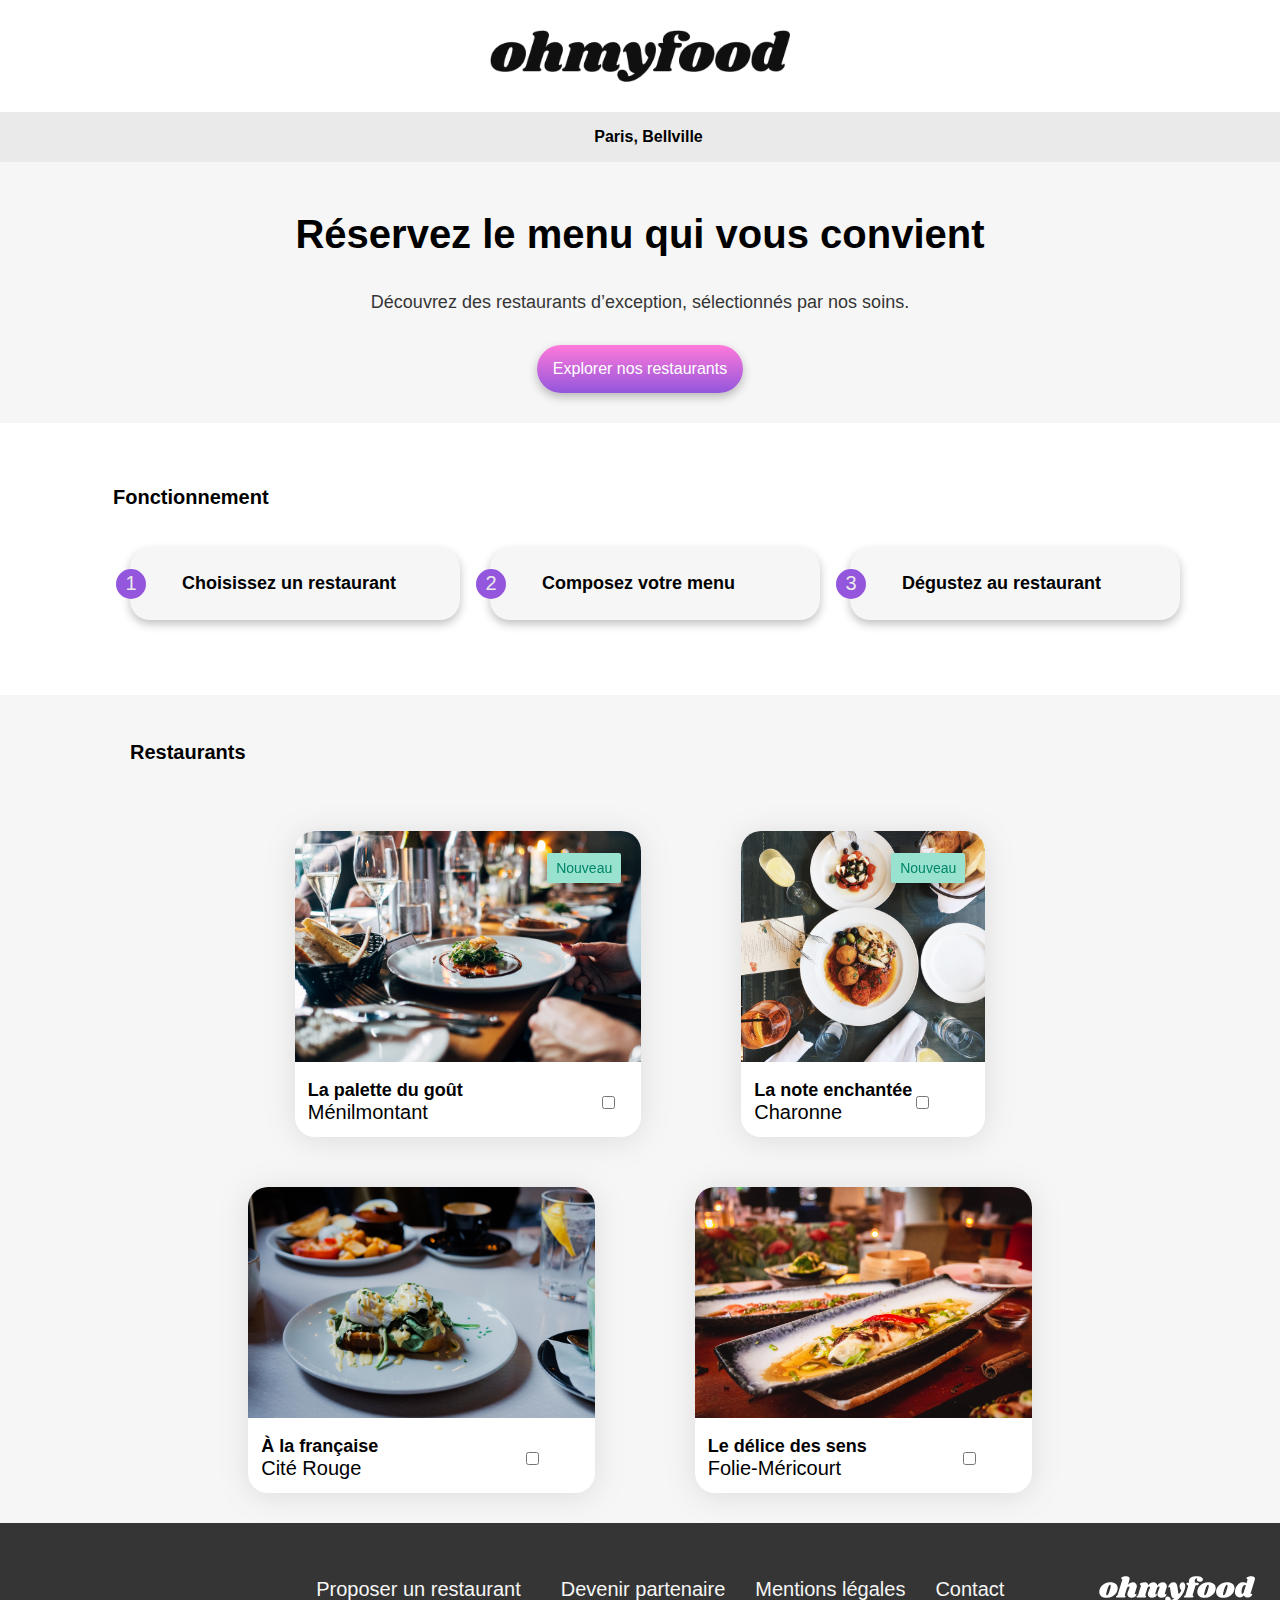
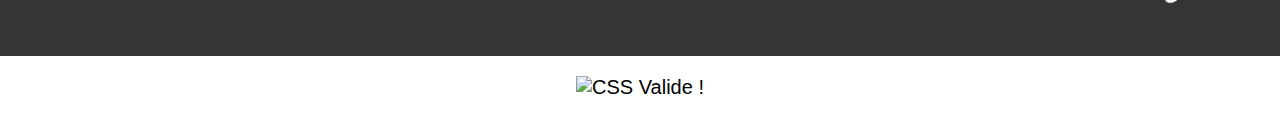
==== index.html @ 8736785f "mise en place responsive,ajustement des cards,tentative de syncronisation des coeurs" ====
<!DOCTYPE html>
<html lang="fr">
<!--**********************************Head and metadonnées************************************************-->
<!--*****************************************************************************************************-->

<head>
    <meta charset="UTF-8">
    <meta name="viewport" content="width=device-width, initial-scale=1.0">
    <title>OhMyFood</title>
    <link rel="shortcut icon" href="assets/images/logo/ohmyfood@2x.svg">
    <link rel="preconnect" href="https://fonts.googleapis.com">
    <link rel="preconnect" href="https://fonts.gstatic.com" crossorigin>
    <link href="https://fonts.googleapis.com/css2?family=Shrikhand&display=swap" rel="stylesheet">
    <link rel="stylesheet" href="https://cdnjs.cloudflare.com/ajax/libs/font-awesome/6.2.1/css/all.min.css"
        integrity="sha512-MV7K8+y+gLIBoVD59lQIYicR65iaqukzvf/nwasF0nqhPay5w/9lJmVM2hMDcnK1OnMGCdVK+iQrJ7lzPJQd1w=="
        crossorigin="anonymous" referrerpolicy="no-referrer">
    <link rel="stylesheet" href="style.css">
</head>

<!--*************************************Body and Main-container*********************************************-->
<!--********************************************************************************************************-->

<body>
    <div>
        <!--********************************Header and nav***************************************************-->
        <!--************************************************************************************************-->
        <header>
            <nav class="navbar">
                <div class="navbar__arrow">
                    <!-- <a class="navbar__link" href="index.html">FLECHE RETOUR</a> -->
                </div>
                <img class="navbar__logo" src="assets/images/logo/ohmyfood.png" alt="Logo ohmyfood">
            </nav>
        </header>
        <!--***********************************************LOWER HEADBAND************************************-->
        <!--*************************************************************************************************-->
        <div class="infobar">
            <i class="fa-solid fa-location-dot"></i>
            Paris, Bellville
        </div>

        <!--***********************************area-header title H1******************************************-->
        <!--*************************************************************************************************-->
        <article class="area-header">
            <h1 class="area-header__title">Réservez le menu qui vous convient</h1>
            <p class="area-header__paragraph">Découvrez des restaurants d’exception, sélectionnés par nos soins.</p>
            <button class="area-header__button">Explorer nos restaurants</button>
        </article>

        <!--******************************************operation-section****************************************-->
        <!--***************************************************************************************************-->
        <section class="operation-section">
            <h1 class="operation-section__title">
                Fonctionnement
            </h1>
            <div class="operation-section__responsive">
                <div class="operation-section__container">
                    <div class="operation-section__ring">1</div>

                    <button class="operation-section__button"><i class="fa-solid fa-mobile-screen-button"></i>
                        Choisissez un
                        restaurant</button>
                </div>
                <div class="operation-section__container">
                    <div class="operation-section__ring">2</div>
                    <button class="operation-section__button"><i class="fa-solid fa-bars"></i>Composez votre
                        menu</button>
                </div>
                <div class="operation-section__container">
                    <div class="operation-section__ring">3</div>
                    <button class="operation-section__button"><i class="fa-solid fa-store"></i>Dégustez au
                        restaurant</button>
                </div>
            </div>
        </section>




        <!--**************************************************************Start of Main Section*********************-->
        <!--********************************************************************************************************-->

        <main>
            <div class="restaurant__responsive">
                <section class="restaurant" id="restaurant">
                    <!--**********************************Title of Section restaurant***********************************-->
                    <!--************************************************************************************************-->

                    <div class="restaurant__title">
                        <h2>Restaurants</h2>
                    </div>

                    <div class="restaurant__cards">
                        <!--**********************************Example of map restaurant*************************************-->
                        <!--************************************************************************************************-->
                        <a href="#">
                            <article class="card">
                                <img src="assets/images/restaurants/jay-wennington-N_Y88TWmGwA-unsplash.jpg"
                                    alt="photo assiettes plat de presentation">
                                <p class="card__new">Nouveau</p>
                                <div class="card__content">

                                    <div class="card__text">
                                        <h3 class="card__title">La palette du goût</h3>
                                        <p class="card__subtitle">Ménilmontant</p>
                                    </div>
                                    <form autocomplete="off">
                                        <div class="card__rating">

                                            <label class="heart-label">
                                                <input type="checkbox" class="hidenn">

                                                <i class=" fa-regular fa-heart heart--regular "></i>
                                                <i class=" fa-solid fa-heart heart--solid"></i>


                                            </label>
                                        </div>
                                    </form>

                            </article>
                        </a>

                        <a href="#">
                            <article class="card">
                                <img src="assets/images/restaurants/stil-u2Lp8tXIcjw-unsplash.jpg"
                                    alt="photo assiettes plat de presentation">
                                <p class="card__new">Nouveau</p>
                                <div class="card__content">
                                    <div class="card__text">
                                        <h3 class="card__title">La note enchantée</h3>
                                        <p class="card__subtitle"> Charonne</p>
                                    </div>

                                    <div class="card__rating">
                                        <input type="checkbox" id="heartCheckbox" class="heart-checkbox">
                                        <label for="heartCheckbox" class="heart-label">

                                            <i class=" fa-regular fa-heart heart--regular "></i>
                                            <i class=" fa-solid fa-heart heart--solid"></i>


                                        </label>

                                    </div>
                                </div>
                            </article>
                        </a>

                        <a href="#">
                            <article class="card">
                                <img src="assets/images/restaurants/toa-heftiba-DQKerTsQwi0-unsplash.jpg"
                                    alt="photo assiettes plat de presentation">
                                <div class="card__content">
                                    <div class="card__text">
                                        <h3 class="card__title">À la française</h3>
                                        <p class="card__subtitle">Cité Rouge</p>
                                    </div>

                                    <div class="card__rating">
                                        <input type="checkbox" id="heartCheckbox" class="heart-checkbox">
                                        <label for="heartCheckbox" class="heart-label">

                                            <i class=" fa-regular fa-heart heart--regular "></i>
                                            <i class=" fa-solid fa-heart heart--solid"></i>


                                        </label>

                                    </div>
                                </div>
                            </article>
                        </a>

                        <a href="#">
                            <article class="card">
                                <img src="assets/images/restaurants/louis-hansel-shotsoflouis-qNBGVyOCY8Q-unsplash.jpg"
                                    alt="photo assiettes plat de presentation">
                                <div class="card__content">
                                    <div class="card__text">
                                        <h3 class="card__title">Le délice des sens</h3>
                                        <p class="card__subtitle">Folie-Méricourt</p>
                                    </div>

                                    <div class="card__rating">
                                        <input type="checkbox" id="heartCheckbox" class="heart-checkbox">
                                        <label for="heartCheckbox" class="heart-label">

                                            <i class=" fa-regular fa-heart heart--regular "></i>
                                            <i class=" fa-solid fa-heart heart--solid"></i>


                                        </label>

                                    </div>
                                </div>
                            </article>
                        </a>

                </section>
            </div>

        </main>
        <!--*******************************************************Footer Section***************************************************************************-->
        <!--************************************************************************************************************************************************-->
        <footer>
            <div class="footer">
                <article class="footer__column">
                    <img class="footer__title" src="assets/images/logo/ohmyfood@2x.svg" alt="Logo footer">
                    <ul class="footer__list">
                        <li class="footer__element"><i class="fa-solid fa-utensils"></i><a href="#">Proposer un
                                restaurant</a></li>
                        <li class="footer__element"><i class="fa-solid fa-handshake-angle"></i><a href="#">Devenir
                                partenaire</a>
                        </li>
                        <li class="footer__element"><a href="#">Mentions légales</a></li>
                        <li class="footer__element"><a href="mailto:ohmyfood@gmail.com">Contact</a></li>
                    </ul>
                </article>

            </div>
            <!--*****************************************************************CSS Validation Elements*********************************************-->
            <!--*************************************************************************************************************************************-->
            <p>
                <a href="http://jigsaw.w3.org/css-validator/check/referer">
                    <img style="border: 0; width: 88px; height: 31px"
                        src="http://jigsaw.w3.org/css-validator/images/vcss-blue" alt="CSS Valide !">
                </a>
            </p>
        </footer>
    </div>
</body>

</html>
---- style.css ----
@charset "UTF-8";
/**************************General*********************/
/*********************mixins***************************/
body {
  margin: 0;
  display: flex;
  flex-direction: row;
  justify-content: center;
  align-items: center;
  text-align: center;
}
body * {
  font-family: "Roboto", sans-serif;
}
body a {
  color: inherit;
  text-decoration: none;
}
body .section-title {
  margin: 0;
  font-size: 22px;
}

/*****************keyframes***************************/
/************************ header************************/
/******ceci est un .bloc BEM****************************/
.navbar {
  display: flex;
  flex-direction: row;
  justify-content: center;
  align-items: center;
  text-align: center;
  width: 100%;
  box-sizing: border-box;
  /**********Ceci est un __élément du bloc BEM************/
  /**********Ceci est un --modificateur du bloc BEM************
  .navbar__link--active {
      color: #0065FC;
      border-top: none;
      border-bottom: 2px solid #0065FC;
      margin-bottom: 2px;
      width: 104%;
      padding-bottom: 15px;
  }

      /**********Ceci est un __élément du bloc BEM************/
  /**********Ceci est un __élément du bloc BEM************/
  /*
  .navbar__arrow {
      width: 40%;
      display: flex;
      flex-direction: row;
      justify-content: space-between;
      align-items: flex-start;
      text-align: center;
      padding: 30px 0px 30px 0px;
  }

  */
}
.navbar .navbar__link {
  padding-top: 10px;
  margin-top: 2px;
  text-decoration: none;
  border: none;
  cursor: pointer;
}
.navbar .navbar__logo {
  width: auto;
  display: flex;
  max-width: 15em;
  height: auto;
  cursor: pointer;
  padding: 30px 0px 30px 0px;
}

/*********************START infobar*********************** */
.infobar {
  display: flex;
  height: 50px;
  align-items: center;
  justify-content: center;
  gap: 17px;
  align-self: stretch;
  background-color: #EAEAEA;
  font-size: 16px;
  font-weight: 700;
}
.infobar .fa-location-dot {
  color: #353535;
}

/*****************************end infobar*********************** */
/************************ Title H1************************/
.area-header {
  display: flex;
  flex-direction: column;
  align-items: center;
  background-color: #F6F6F6;
  padding-top: 20px;
  padding-bottom: 20px;
}
.area-header .area-header__title {
  display: flex;
  font-size: 40px;
  font-weight: 700;
  align-items: center;
  align-content: center;
  justify-content: center;
  text-align: center;
  margin: 30px;
}
.area-header .area-header__paragraph {
  color: #353535;
  text-align: center;
  font-size: 18px;
  font-style: normal;
  font-weight: 300;
  line-height: normal;
  margin: 5px;
}
.area-header .area-header__button {
  display: flex;
  flex-direction: row;
  justify-content: center;
  align-items: center;
  text-align: center;
  box-shadow: 0px 4px 10px 0px rgba(0, 0, 0, 0.25);
  background: linear-gradient(to top, #9356DC, #FF79DA);
  color: #ffffff;
  border: none;
  padding: 15px 16px 15px 16px;
  border-radius: 35px;
  cursor: pointer;
  box-sizing: border-box;
  font-size: 16px;
  margin-top: 27px;
  margin-bottom: 10px;
  font-style: normal;
  font-weight: 500;
  line-height: normal;
  transition: all 250ms ease-in-out;
}
.area-header .area-header__button:hover {
  filter: brightness(110%);
  box-shadow: #949494 0px 6px 10px 0px;
}

/********** FIN header*****************/
/********operation-section************/
.operation-section {
  display: flex;
  flex-direction: column;
  margin-bottom: 50px;
  margin-top: 50px;
}
.operation-section .operation-section__title {
  display: flex;
  justify-content: flex-start;
  margin-left: 13px;
}
.operation-section .operation-section__container {
  position: relative;
  display: flex;
  width: 100%;
  margin: 25px 0 25px 0;
  height: 72px;
  justify-content: flex-start;
  align-items: center;
  box-sizing: border-box;
  border-radius: 20px;
}
.operation-section .operation-section__container .operation-section__ring {
  position: relative;
  display: flex;
  align-items: center;
  justify-content: center;
  padding: 15px;
  height: 15px;
  width: 15px;
  background-color: #9356DC;
  color: #EAEAEA;
  border-radius: 50%;
  border: 1px #ffffff;
  box-sizing: border-box;
  left: 16px;
  z-index: 1;
}
.operation-section .operation-section__container .operation-section__button {
  position: relative;
  display: flex;
  gap: 20px;
  width: 100%;
  height: 100%;
  background-color: #F6F6F6;
  border: none;
  padding: 15px 16px 15px 32px;
  border-radius: 20px;
  cursor: pointer;
  font-weight: bold;
  align-items: center;
  box-sizing: border-box;
  font-size: 18px;
  z-index: 0;
  box-shadow: 0px 4px 10px 0px rgba(0, 0, 0, 0.25);
}
.operation-section .operation-section__container .operation-section__button .fa-mobile-screen-button {
  color: #7E7E7E;
}
.operation-section .operation-section__container .operation-section__button .fa-bars {
  color: #7E7E7E;
}
.operation-section .operation-section__container .operation-section__button .fa-store {
  color: #9356DC;
}
.operation-section .operation-section__container .operation-section__button:hover {
  filter: brightness(110%);
  box-shadow: #949494 0px 6px 10px 0px;
}

/******************************card****************************/
.card {
  background-color: #ffffff;
  border-radius: 20px;
  filter: drop-shadow(0px 3px 15px rgba(0, 0, 0, 0.1));
}
.card > img {
  -o-object-fit: cover;
     object-fit: cover;
  border-top-left-radius: 20px;
  border-top-right-radius: 20px;
  padding-bottom: 0px;
  width: 100%;
  height: 231px;
  overflow: clip;
}
.card:hover {
  filter: brightness(102%);
  box-shadow: #949494 0px 6px 10px 0px;
}
.card .card__new {
  position: absolute;
  top: 8px;
  right: 20px;
  background-color: #99E2D0;
  color: #008766;
  padding: 7px 9px;
  border-radius: 2px;
  box-shadow: 0px 4px 10px 0px rgba(0, 0, 0, 0.25);
  font-size: 14px;
  font-weight: 500;
}

.card__content {
  width: 100%;
  padding: 13px;
  display: flex;
  flex-direction: row;
  align-items: center;
  align-content: center;
  justify-content: space-between;
  box-sizing: border-box;
}
.card__content .card__text {
  display: flex;
  flex-direction: column;
  align-items: start;
  gap: 0px;
  margin: 0px;
}
.card__content .card__text .card__title {
  font-size: 18px;
  margin: 0px;
}
.card__content .card__text .card__subtitle {
  margin: 0;
}
.card__content .card__text .card__euro {
  font-weight: 700;
}
.card__content .card__rating {
  display: flex;
  flex-direction: row;
  align-items: center;
  align-content: center;
  justify-content: center;
}
.card__content .card__rating .heart-label {
  display: flex;
  justify-content: center;
  align-items: center;
  position: relative;
  z-index: 4;
  width: 40px;
  height: 40px;
  cursor: pointer;
}
.card__content .card__rating .heart-label .fa-heart {
  display: block;
  position: absolute;
}
.card__content .card__rating .heart-label .heart--regular {
  display: flex;
  flex-direction: row;
  font-size: 2em;
  position: absolute;
  transform-origin: center bottom;
  transition: opacity 600ms;
  opacity: 1;
  z-index: 1;
}
.card__content .card__rating .heart-label .heart--solid {
  display: flex;
  flex-direction: row;
  font-size: 2em;
  z-index: 4;
  line-height: 1;
  font-size: 2em;
  background-image: linear-gradient(to top, #9356DC, #FF79DA);
  background-clip: text;
  -webkit-background-clip: text;
  color: transparent;
  transition: opacity 1000ms;
  opacity: 0;
  -moz-background-clip: text;
  -moz-text-fill-color: transparent;
  filter: drop-shadow(0px 3px 15px rgba(0, 0, 0, 0.1));
}
.card__content .card__rating input:checked + label .heart--regular {
  opacity: 0;
}
.card__content .card__rating input:checked + label .heart--solid {
  opacity: 1;
  animation: fill-in 1000ms ease-in forwards;
  animation: bounce 0.7s alternate infinite cubic-bezier(0, 0.65, 0.85, 0.53);
  animation-play-state: 1;
  animation-iteration-count: 2;
}
@keyframes bounce {
  from {
    transform: translateY(0);
  }
  80% {
    transform: translateX(-7%) rotateX(15deg);
  }
  to {
    transform: translateY(-20px);
  }
}

/************************Section restaurant************************/
.restaurant {
  display: flex;
  justify-content: space-between;
  align-items: stretch;
  background-color: #F6F6F6;
  padding: 30px;
  box-sizing: border-box;
  flex-direction: row;
  width: 100%;
  align-self: stretch;
  flex-wrap: wrap;
}
.restaurant__title {
  display: flex;
  justify-content: space-between;
  align-items: center;
}
.restaurant__cards {
  display: flex;
  width: 100%;
  flex-direction: column;
  align-self: stretch;
  justify-content: center;
  flex-wrap: wrap;
  row-gap: 18px;
  -moz-column-gap: 18px;
       column-gap: 18px;
}

/***********FOOTER*********************/
.footer {
  background-color: #353535;
  padding: 20px;
  display: flex;
  justify-content: space-between;
}
.footer .footer__column {
  color: #F6F6F6;
}
.footer .footer__column .footer__title {
  filter: brightness(100);
  height: 27px;
  display: flex;
  flex-direction: row;
  justify-content: space-between;
  align-items: center;
}
.footer .footer__column .footer__list {
  display: flex;
  flex-direction: column;
  list-style: none;
  padding: 0;
}
.footer .footer__column .footer__list .footer__element {
  display: flex;
  padding: 5px;
  gap: 10px;
}

/******************FIN FOOTER*************/
/* Le code ci-dessous correspond à la version responsive uniquement
*/
/****** Media queries ***********/
/****large devices (tablets, less/equal than 780px)******/
@media (min-width: 780px) {
  * body {
    display: block;
  }
  * {
    font-size: 20px;
  }
  .operation-section {
    max-width: 1080px;
    margin: auto;
    margin-bottom: 50px;
    margin-top: 50px;
  }
  .operation-section .operation-section__responsive {
    flex-direction: row;
    display: flex;
    align-items: center;
  }
  .restaurant__responsive {
    background-color: #F6F6F6;
  }
  .restaurant__responsive .restaurant {
    display: flex;
    flex-direction: row;
    -moz-column-gap: 100px;
         column-gap: 100px;
    row-gap: 50px;
    max-width: 1080px;
    margin: auto;
  }
  .restaurant__responsive .restaurant__title {
    display: flex;
    justify-content: space-between;
    align-items: center;
  }
  .restaurant__responsive .restaurant__cards {
    display: flex;
    width: 100%;
    flex-direction: row;
    flex-wrap: wrap;
    row-gap: 50px;
    -moz-column-gap: 100px;
         column-gap: 100px;
    align-self: stretch;
    justify-content: center;
  }
  .footer {
    align-items: center;
    justify-content: flex-end;
    padding: 30px 25px 30px 25px;
  }
  .footer .footer__column {
    display: flex;
    flex-direction: row-reverse;
    justify-content: center;
    align-items: center;
    gap: 90px;
  }
  .footer .footer__column .footer__list {
    display: flex;
    flex-direction: row;
    justify-content: center;
    align-items: center;
    gap: 20px;
  }
}/*# sourceMappingURL=style.css.map */
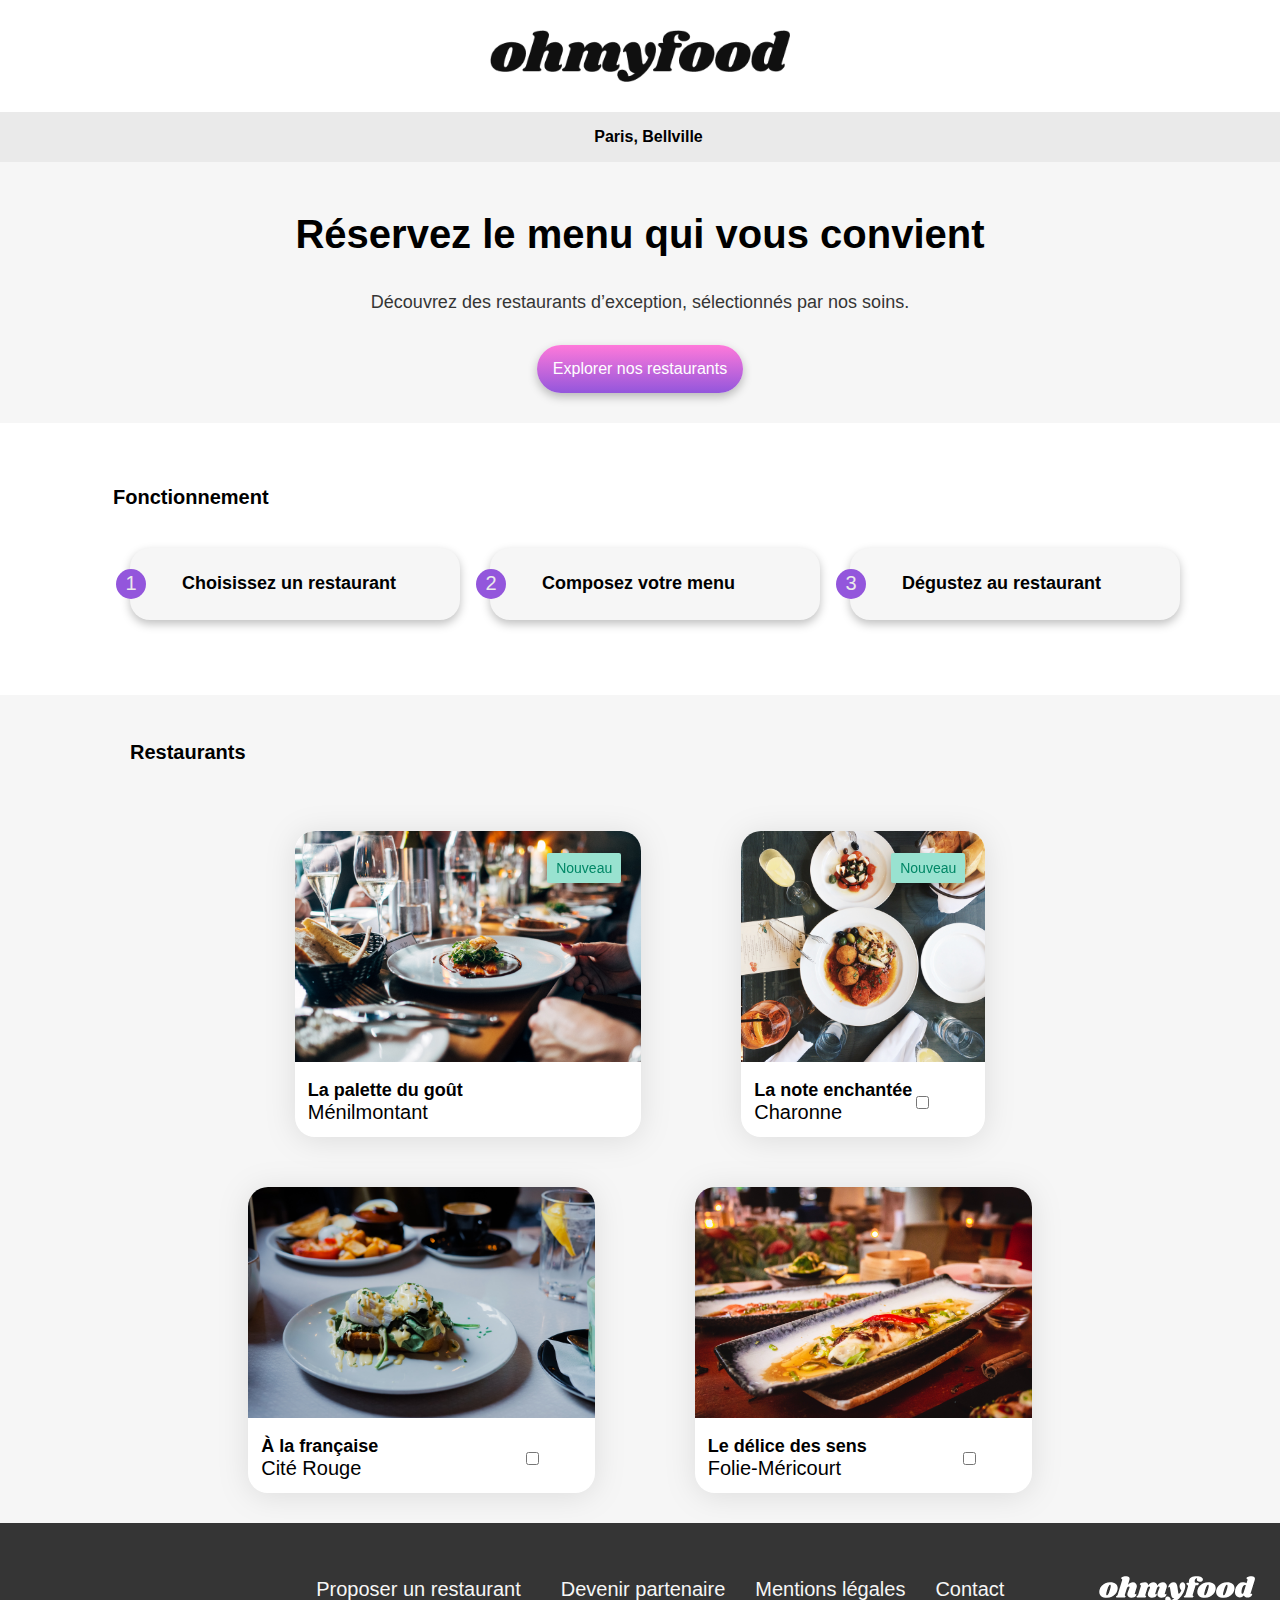
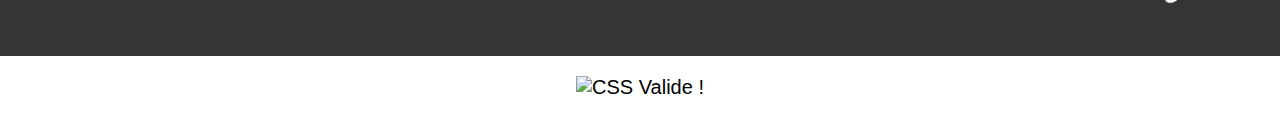
==== commit 79f33baf: "Mise en place des dossiers SASS" ====
--- a/index.html
+++ b/index.html
@@ -14,7 +14,7 @@
     <link rel="stylesheet" href="https://cdnjs.cloudflare.com/ajax/libs/font-awesome/6.2.1/css/all.min.css"
         integrity="sha512-MV7K8+y+gLIBoVD59lQIYicR65iaqukzvf/nwasF0nqhPay5w/9lJmVM2hMDcnK1OnMGCdVK+iQrJ7lzPJQd1w=="
         crossorigin="anonymous" referrerpolicy="no-referrer">
-    <link rel="stylesheet" href="style.css">
+    <link rel="stylesheet" href="SASS/MAIN/main.css">
 </head>
 
 <!--*************************************Body and Main-container*********************************************-->
@@ -108,7 +108,7 @@
                                         <div class="card__rating">
 
                                             <label class="heart-label">
-                                                <input type="checkbox" class="hidenn">
+                                                <input type="checkbox" class="hiden">
 
                                                 <i class=" fa-regular fa-heart heart--regular "></i>
                                                 <i class=" fa-solid fa-heart heart--solid"></i>
--- a/SASS/MAIN/main.css
+++ b/SASS/MAIN/main.css
@@ -0,0 +1,478 @@
+@charset "UTF-8";
+/*********************mixins***************************/
+/**************************General*********************/
+body {
+  margin: 0;
+  display: flex;
+  flex-direction: row;
+  justify-content: center;
+  align-items: center;
+  text-align: center;
+}
+body * {
+  font-family: "Roboto", sans-serif;
+}
+body a {
+  color: inherit;
+  text-decoration: none;
+}
+body .section-title {
+  margin: 0;
+  font-size: 22px;
+}
+
+/************************ header************************/
+/******ceci est un .bloc BEM****************************/
+.navbar {
+  display: flex;
+  flex-direction: row;
+  justify-content: center;
+  align-items: center;
+  text-align: center;
+  width: 100%;
+  box-sizing: border-box;
+  /**********Ceci est un __élément du bloc BEM************/
+  /**********Ceci est un --modificateur du bloc BEM************
+  .navbar__link--active {
+      color: #0065FC;
+      border-top: none;
+      border-bottom: 2px solid #0065FC;
+      margin-bottom: 2px;
+      width: 104%;
+      padding-bottom: 15px;
+  }
+
+      /**********Ceci est un __élément du bloc BEM************/
+  /**********Ceci est un __élément du bloc BEM************/
+  /*
+  .navbar__arrow {
+      width: 40%;
+      display: flex;
+      flex-direction: row;
+      justify-content: space-between;
+      align-items: flex-start;
+      text-align: center;
+      padding: 30px 0px 30px 0px;
+  }
+
+  */
+}
+.navbar .navbar__link {
+  padding-top: 10px;
+  margin-top: 2px;
+  text-decoration: none;
+  border: none;
+  cursor: pointer;
+}
+.navbar .navbar__logo {
+  width: auto;
+  display: flex;
+  max-width: 15em;
+  height: auto;
+  cursor: pointer;
+  padding: 30px 0px 30px 0px;
+}
+
+/******************************card****************************/
+.card {
+  background-color: #ffffff;
+  border-radius: 20px;
+  filter: drop-shadow(0px 3px 15px rgba(0, 0, 0, 0.1));
+}
+.card > img {
+  -o-object-fit: cover;
+     object-fit: cover;
+  border-top-left-radius: 20px;
+  border-top-right-radius: 20px;
+  padding-bottom: 0px;
+  width: 100%;
+  height: 231px;
+  overflow: clip;
+}
+.card:hover {
+  filter: brightness(102%);
+  box-shadow: #949494 0px 6px 10px 0px;
+}
+.card .card__new {
+  position: absolute;
+  top: 8px;
+  right: 20px;
+  background-color: #99E2D0;
+  color: #008766;
+  padding: 7px 9px;
+  border-radius: 2px;
+  box-shadow: 0px 4px 10px 0px rgba(0, 0, 0, 0.25);
+  font-size: 14px;
+  font-weight: 500;
+}
+
+.card__content {
+  width: 100%;
+  padding: 13px;
+  display: flex;
+  flex-direction: row;
+  align-items: center;
+  align-content: center;
+  justify-content: space-between;
+  box-sizing: border-box;
+}
+.card__content .card__text {
+  display: flex;
+  flex-direction: column;
+  align-items: start;
+  gap: 0px;
+  margin: 0px;
+}
+.card__content .card__text .card__title {
+  font-size: 18px;
+  margin: 0px;
+}
+.card__content .card__text .card__subtitle {
+  margin: 0;
+}
+.card__content .card__text .card__euro {
+  font-weight: 700;
+}
+.card__content .card__rating {
+  display: flex;
+  flex-direction: row;
+  align-items: center;
+  align-content: center;
+  justify-content: center;
+}
+.card__content .card__rating .heart-label {
+  display: flex;
+  justify-content: center;
+  align-items: center;
+  position: relative;
+  z-index: 4;
+  width: 40px;
+  height: 40px;
+  cursor: pointer;
+}
+.card__content .card__rating .heart-label .fa-heart {
+  display: block;
+  position: absolute;
+}
+.card__content .card__rating .heart-label .heart--regular {
+  display: flex;
+  flex-direction: row;
+  font-size: 2em;
+  position: absolute;
+  transform-origin: center bottom;
+  transition: opacity 600ms;
+  opacity: 1;
+  z-index: 1;
+}
+.card__content .card__rating .heart-label .heart--solid {
+  display: flex;
+  flex-direction: row;
+  font-size: 2em;
+  z-index: 4;
+  line-height: 1;
+  font-size: 2em;
+  background-image: linear-gradient(to top, #9356DC, #FF79DA);
+  background-clip: text;
+  -webkit-background-clip: text;
+  color: transparent;
+  transition: opacity 1000ms;
+  opacity: 0;
+  -moz-background-clip: text;
+  -moz-text-fill-color: transparent;
+  filter: drop-shadow(0px 3px 15px rgba(0, 0, 0, 0.1));
+}
+.card__content .card__rating .hiden {
+  display: none;
+}
+.card__content .card__rating input:checked + label .heart--regular {
+  opacity: 0;
+}
+.card__content .card__rating input:checked + label .heart--solid {
+  opacity: 1;
+  animation: fill-in 1000ms ease-in forwards;
+  animation: bounce 0.7s alternate infinite cubic-bezier(0, 0.65, 0.85, 0.53);
+  animation-play-state: 1;
+  animation-iteration-count: 2;
+}
+@keyframes bounce {
+  from {
+    transform: translateY(0);
+  }
+  80% {
+    transform: translateX(-7%) rotateX(15deg);
+  }
+  to {
+    transform: translateY(-20px);
+  }
+}
+
+/***********FOOTER*********************/
+.footer {
+  background-color: #353535;
+  padding: 20px;
+  display: flex;
+  justify-content: space-between;
+}
+.footer .footer__column {
+  color: #F6F6F6;
+}
+.footer .footer__column .footer__title {
+  filter: brightness(100);
+  height: 27px;
+  display: flex;
+  flex-direction: row;
+  justify-content: space-between;
+  align-items: center;
+}
+.footer .footer__column .footer__list {
+  display: flex;
+  flex-direction: column;
+  list-style: none;
+  padding: 0;
+}
+.footer .footer__column .footer__list .footer__element {
+  display: flex;
+  padding: 5px;
+  gap: 10px;
+}
+
+/********operation-section************/
+.operation-section {
+  display: flex;
+  flex-direction: column;
+  margin-bottom: 50px;
+  margin-top: 50px;
+}
+.operation-section .operation-section__title {
+  display: flex;
+  justify-content: flex-start;
+  margin-left: 13px;
+}
+.operation-section .operation-section__container {
+  position: relative;
+  display: flex;
+  width: 100%;
+  margin: 25px 0 25px 0;
+  height: 72px;
+  justify-content: flex-start;
+  align-items: center;
+  box-sizing: border-box;
+  border-radius: 20px;
+}
+.operation-section .operation-section__container .operation-section__ring {
+  position: relative;
+  display: flex;
+  align-items: center;
+  justify-content: center;
+  padding: 15px;
+  height: 15px;
+  width: 15px;
+  background-color: #9356DC;
+  color: #EAEAEA;
+  border-radius: 50%;
+  border: 1px #ffffff;
+  box-sizing: border-box;
+  left: 16px;
+  z-index: 1;
+}
+.operation-section .operation-section__container .operation-section__button {
+  position: relative;
+  display: flex;
+  gap: 20px;
+  width: 100%;
+  height: 100%;
+  background-color: #F6F6F6;
+  border: none;
+  padding: 15px 16px 15px 32px;
+  border-radius: 20px;
+  cursor: pointer;
+  font-weight: bold;
+  align-items: center;
+  box-sizing: border-box;
+  font-size: 18px;
+  z-index: 0;
+  box-shadow: 0px 4px 10px 0px rgba(0, 0, 0, 0.25);
+}
+.operation-section .operation-section__container .operation-section__button .fa-mobile-screen-button {
+  color: #7E7E7E;
+}
+.operation-section .operation-section__container .operation-section__button .fa-bars {
+  color: #7E7E7E;
+}
+.operation-section .operation-section__container .operation-section__button .fa-store {
+  color: #9356DC;
+}
+.operation-section .operation-section__container .operation-section__button:hover {
+  filter: brightness(110%);
+  box-shadow: #949494 0px 6px 10px 0px;
+}
+
+/************************Section restaurant************************/
+.restaurant {
+  display: flex;
+  justify-content: space-between;
+  align-items: stretch;
+  background-color: #F6F6F6;
+  padding: 30px;
+  box-sizing: border-box;
+  flex-direction: row;
+  width: 100%;
+  align-self: stretch;
+  flex-wrap: wrap;
+}
+.restaurant__title {
+  display: flex;
+  justify-content: space-between;
+  align-items: center;
+}
+.restaurant__cards {
+  display: flex;
+  width: 100%;
+  flex-direction: column;
+  align-self: stretch;
+  justify-content: center;
+  flex-wrap: wrap;
+  row-gap: 18px;
+  -moz-column-gap: 18px;
+       column-gap: 18px;
+}
+
+/*********************START infobar*********************** */
+.infobar {
+  display: flex;
+  height: 50px;
+  align-items: center;
+  justify-content: center;
+  gap: 17px;
+  align-self: stretch;
+  background-color: #EAEAEA;
+  font-size: 16px;
+  font-weight: 700;
+}
+.infobar .fa-location-dot {
+  color: #353535;
+}
+
+/************************ Title H1************************/
+.area-header {
+  display: flex;
+  flex-direction: column;
+  align-items: center;
+  background-color: #F6F6F6;
+  padding-top: 20px;
+  padding-bottom: 20px;
+}
+.area-header .area-header__title {
+  display: flex;
+  font-size: 40px;
+  font-weight: 700;
+  align-items: center;
+  align-content: center;
+  justify-content: center;
+  text-align: center;
+  margin: 30px;
+}
+.area-header .area-header__paragraph {
+  color: #353535;
+  text-align: center;
+  font-size: 18px;
+  font-style: normal;
+  font-weight: 300;
+  line-height: normal;
+  margin: 5px;
+}
+.area-header .area-header__button {
+  display: flex;
+  flex-direction: row;
+  justify-content: center;
+  align-items: center;
+  text-align: center;
+  box-shadow: 0px 4px 10px 0px rgba(0, 0, 0, 0.25);
+  background: linear-gradient(to top, #9356DC, #FF79DA);
+  color: #ffffff;
+  border: none;
+  padding: 15px 16px 15px 16px;
+  border-radius: 35px;
+  cursor: pointer;
+  box-sizing: border-box;
+  font-size: 16px;
+  margin-top: 27px;
+  margin-bottom: 10px;
+  font-style: normal;
+  font-weight: 500;
+  line-height: normal;
+  transition: all 250ms ease-in-out;
+}
+.area-header .area-header__button:hover {
+  filter: brightness(110%);
+  box-shadow: #949494 0px 6px 10px 0px;
+}
+
+/****** Media queries ***********/
+/****large devices (tablets, less/equal than 780px)******/
+@media (min-width: 1100px) {
+  * body {
+    display: block;
+  }
+  * {
+    font-size: 20px;
+  }
+  .operation-section {
+    max-width: 1080px;
+    margin: auto;
+    margin-bottom: 50px;
+    margin-top: 50px;
+  }
+  .operation-section .operation-section__responsive {
+    flex-direction: row;
+    display: flex;
+    align-items: center;
+  }
+  .restaurant__responsive {
+    background-color: #F6F6F6;
+  }
+  .restaurant__responsive .restaurant {
+    display: flex;
+    flex-direction: row;
+    -moz-column-gap: 100px;
+         column-gap: 100px;
+    row-gap: 50px;
+    max-width: 1080px;
+    margin: auto;
+  }
+  .restaurant__responsive .restaurant__title {
+    display: flex;
+    justify-content: space-between;
+    align-items: center;
+  }
+  .restaurant__responsive .restaurant__cards {
+    display: flex;
+    width: 100%;
+    flex-direction: row;
+    flex-wrap: wrap;
+    row-gap: 50px;
+    -moz-column-gap: 100px;
+         column-gap: 100px;
+    align-self: stretch;
+    justify-content: center;
+  }
+  .footer {
+    align-items: center;
+    justify-content: flex-end;
+    padding: 30px 25px 30px 25px;
+  }
+  .footer .footer__column {
+    display: flex;
+    flex-direction: row-reverse;
+    justify-content: center;
+    align-items: center;
+    gap: 90px;
+  }
+  .footer .footer__column .footer__list {
+    display: flex;
+    flex-direction: row;
+    justify-content: center;
+    align-items: center;
+    gap: 20px;
+  }
+}/*# sourceMappingURL=main.css.map */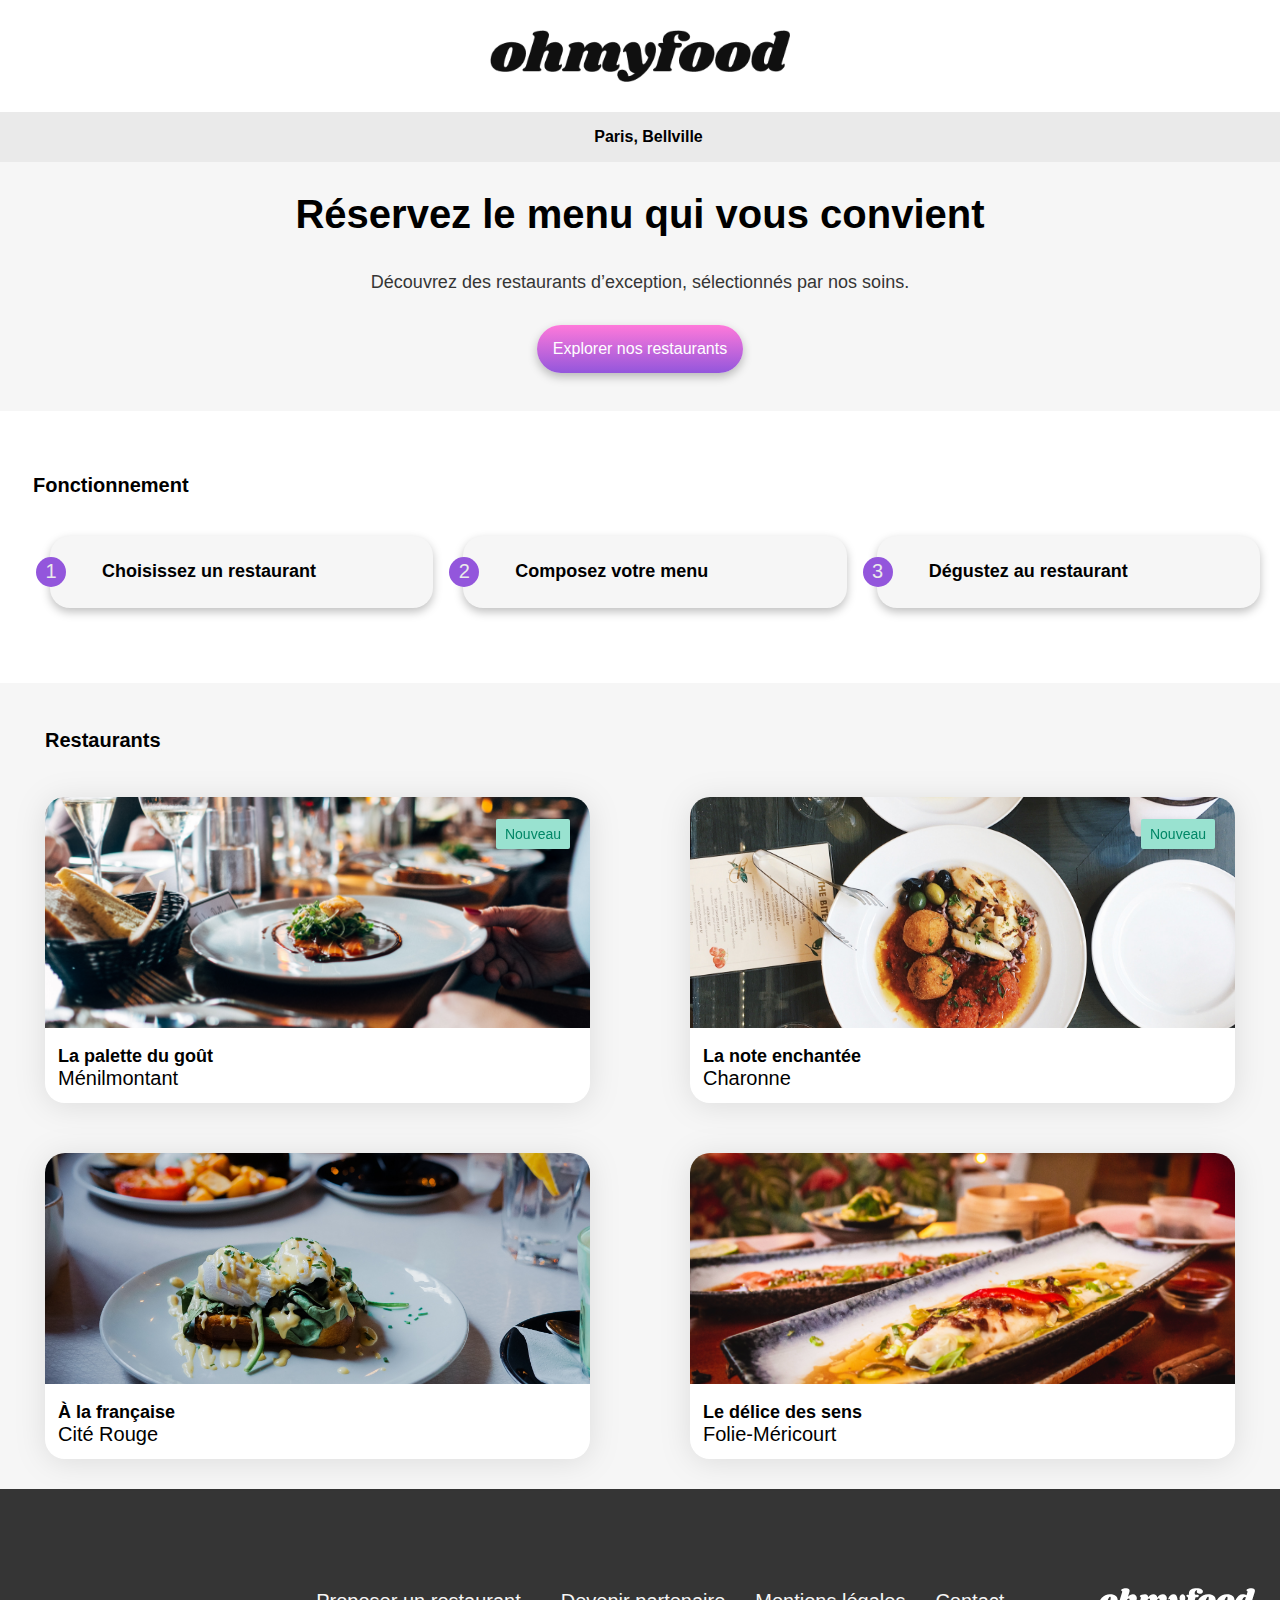
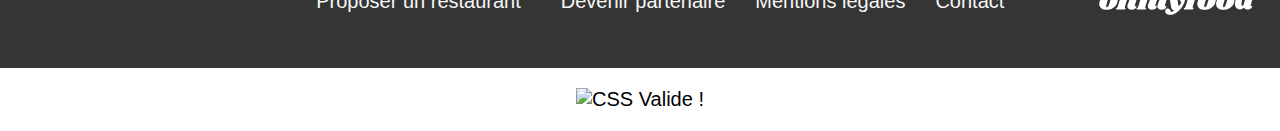
==== commit b76372ef: "Mise en place du responsive tab et pc,correction coeur,etape 4 terminer" ====
--- a/index.html
+++ b/index.html
@@ -81,8 +81,10 @@
         <!--********************************************************************************************************-->
 
         <main>
+
             <div class="restaurant__responsive">
                 <section class="restaurant" id="restaurant">
+
                     <!--**********************************Title of Section restaurant***********************************-->
                     <!--************************************************************************************************-->
 
@@ -90,6 +92,7 @@
                         <h2>Restaurants</h2>
                     </div>
 
+
                     <div class="restaurant__cards">
                         <!--**********************************Example of map restaurant*************************************-->
                         <!--************************************************************************************************-->
@@ -104,19 +107,18 @@
                                         <h3 class="card__title">La palette du goût</h3>
                                         <p class="card__subtitle">Ménilmontant</p>
                                     </div>
-                                    <form autocomplete="off">
-                                        <div class="card__rating">
-
-                                            <label class="heart-label">
-                                                <input type="checkbox" class="hiden">
-
-                                                <i class=" fa-regular fa-heart heart--regular "></i>
-                                                <i class=" fa-solid fa-heart heart--solid"></i>
-
-
-                                            </label>
-                                        </div>
-                                    </form>
+
+                                    <div class="card__rating">
+                                        <input type="checkbox" id="heartCheckboxA" class="heart-checkbox">
+                                        <label for="heartCheckboxA" class="heart-label">
+
+                                            <i class=" fa-regular fa-heart heart--regular "></i>
+                                            <i class=" fa-solid fa-heart heart--solid"></i>
+
+
+                                        </label>
+                                    </div>
+
 
                             </article>
                         </a>
@@ -133,8 +135,8 @@
                                     </div>
 
                                     <div class="card__rating">
-                                        <input type="checkbox" id="heartCheckbox" class="heart-checkbox">
-                                        <label for="heartCheckbox" class="heart-label">
+                                        <input type="checkbox" id="heartCheckboxB" class="heart-checkbox">
+                                        <label for="heartCheckboxB" class="heart-label">
 
                                             <i class=" fa-regular fa-heart heart--regular "></i>
                                             <i class=" fa-solid fa-heart heart--solid"></i>
@@ -158,8 +160,8 @@
                                     </div>
 
                                     <div class="card__rating">
-                                        <input type="checkbox" id="heartCheckbox" class="heart-checkbox">
-                                        <label for="heartCheckbox" class="heart-label">
+                                        <input type="checkbox" id="heartCheckboxC" class="heart-checkbox">
+                                        <label for="heartCheckboxC" class="heart-label">
 
                                             <i class=" fa-regular fa-heart heart--regular "></i>
                                             <i class=" fa-solid fa-heart heart--solid"></i>
@@ -183,8 +185,8 @@
                                     </div>
 
                                     <div class="card__rating">
-                                        <input type="checkbox" id="heartCheckbox" class="heart-checkbox">
-                                        <label for="heartCheckbox" class="heart-label">
+                                        <input type="checkbox" id="heartCheckboxD" class="heart-checkbox">
+                                        <label for="heartCheckboxD" class="heart-label">
 
                                             <i class=" fa-regular fa-heart heart--regular "></i>
                                             <i class=" fa-solid fa-heart heart--solid"></i>
--- a/SASS/MAIN/main.css
+++ b/SASS/MAIN/main.css
@@ -181,7 +181,7 @@
   -moz-text-fill-color: transparent;
   filter: drop-shadow(0px 3px 15px rgba(0, 0, 0, 0.1));
 }
-.card__content .card__rating .hiden {
+.card__content .card__rating .heart-checkbox {
   display: none;
 }
 .card__content .card__rating input:checked + label .heart--regular {
@@ -240,8 +240,9 @@
 .operation-section {
   display: flex;
   flex-direction: column;
-  margin-bottom: 50px;
-  margin-top: 50px;
+  margin-bottom: 30px;
+  margin-top: 30px;
+  padding: 20px;
 }
 .operation-section .operation-section__title {
   display: flex;
@@ -359,8 +360,7 @@
   flex-direction: column;
   align-items: center;
   background-color: #F6F6F6;
-  padding-top: 20px;
-  padding-bottom: 20px;
+  padding-bottom: 28px;
 }
 .area-header .area-header__title {
   display: flex;
@@ -410,7 +410,7 @@
 
 /****** Media queries ***********/
 /****large devices (tablets, less/equal than 780px)******/
-@media (min-width: 1100px) {
+@media (min-width: 780px) {
   * body {
     display: block;
   }
@@ -418,10 +418,9 @@
     font-size: 20px;
   }
   .operation-section {
-    max-width: 1080px;
     margin: auto;
-    margin-bottom: 50px;
-    margin-top: 50px;
+    margin-bottom: 30px;
+    margin-top: 30px;
   }
   .operation-section .operation-section__responsive {
     flex-direction: row;
@@ -432,34 +431,65 @@
     background-color: #F6F6F6;
   }
   .restaurant__responsive .restaurant {
+    padding: 30px 30px;
+    margin: 0 auto;
+  }
+  .restaurant__responsive .restaurant__title {
+    font-size: 24px;
+    margin-top: 0px;
+    padding-bottom: 28px;
+  }
+  .restaurant__responsive .restaurant__cards {
+    display: grid;
+    grid-template-columns: repeat(2, 1fr);
+    row-gap: 50px;
+    -moz-column-gap: 50px;
+         column-gap: 50px;
+  }
+}
+/****large devices (, less/equal than 1100px)******/
+@media (min-width: 1100px) {
+  * body {
+    display: block;
+  }
+  * {
+    font-size: 20px;
+  }
+  .operation-section {
+    max-width: 1250px;
+    margin: auto;
+    margin-bottom: 30px;
+    margin-top: 30px;
+  }
+  .operation-section .operation-section__responsive {
+    flex-direction: row;
     display: flex;
-    flex-direction: row;
-    -moz-column-gap: 100px;
-         column-gap: 100px;
-    row-gap: 50px;
-    max-width: 1080px;
-    margin: auto;
+    align-items: center;
+  }
+  .restaurant__responsive {
+    background-color: #F6F6F6;
+  }
+  .restaurant__responsive .restaurant {
+    padding: 30px 30px;
+    max-width: 1250px;
+    margin: 0 auto;
   }
   .restaurant__responsive .restaurant__title {
-    display: flex;
-    justify-content: space-between;
-    align-items: center;
+    font-size: 24px;
+    margin-top: 0px;
+    padding-bottom: 28px;
   }
   .restaurant__responsive .restaurant__cards {
-    display: flex;
-    width: 100%;
-    flex-direction: row;
-    flex-wrap: wrap;
+    display: grid;
+    grid-template-columns: repeat(2, 1fr);
     row-gap: 50px;
     -moz-column-gap: 100px;
          column-gap: 100px;
-    align-self: stretch;
-    justify-content: center;
   }
   .footer {
     align-items: center;
     justify-content: flex-end;
-    padding: 30px 25px 30px 25px;
+    padding: 76px 25px 30px 25px;
   }
   .footer .footer__column {
     display: flex;
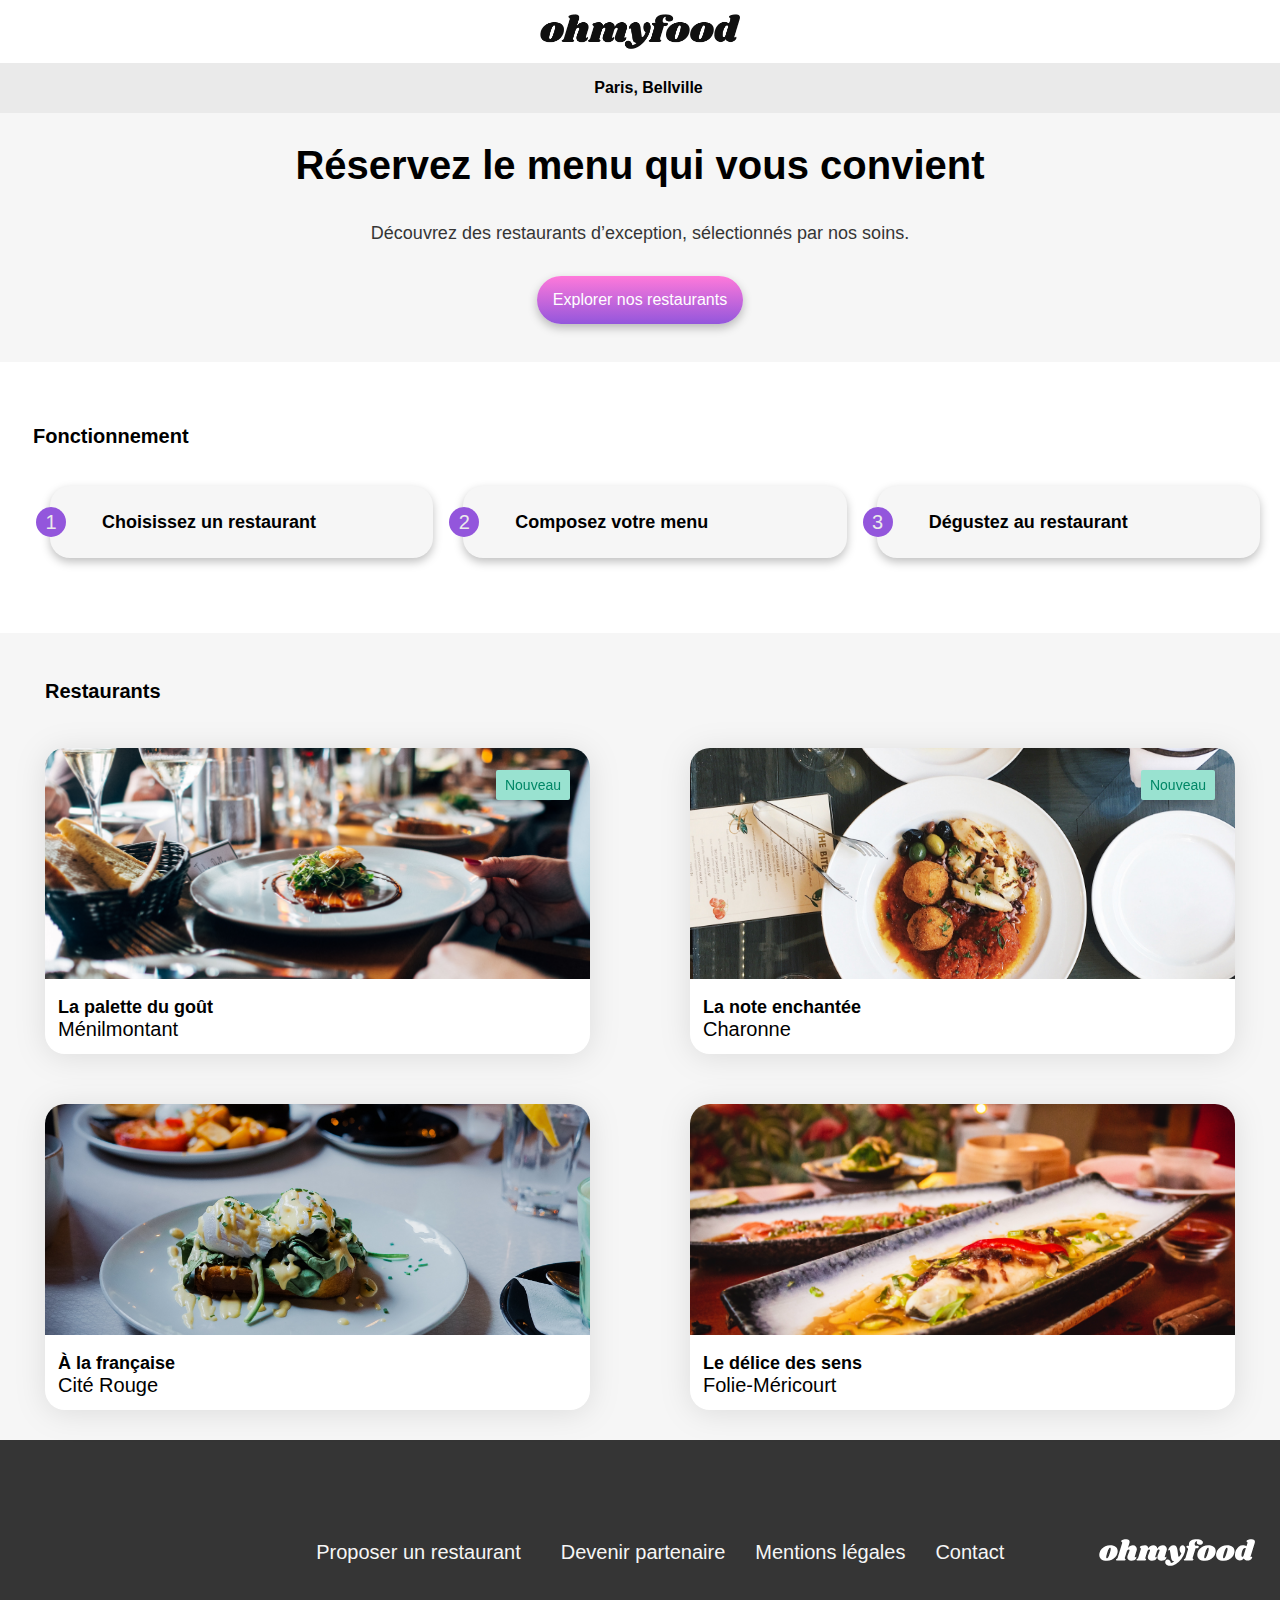
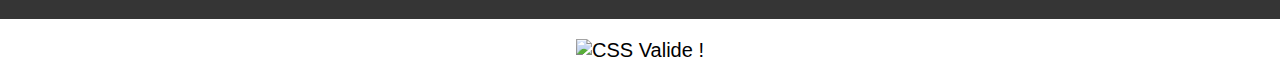
==== commit 0a851b8e: "Ajout premier page,mise en place de la structure" ====
--- a/index.html
+++ b/index.html
@@ -26,9 +26,7 @@
         <!--************************************************************************************************-->
         <header>
             <nav class="navbar">
-                <div class="navbar__arrow">
-                    <!-- <a class="navbar__link" href="index.html">FLECHE RETOUR</a> -->
-                </div>
+
                 <img class="navbar__logo" src="assets/images/logo/ohmyfood.png" alt="Logo ohmyfood">
             </nav>
         </header>
@@ -96,7 +94,7 @@
                     <div class="restaurant__cards">
                         <!--**********************************Example of map restaurant*************************************-->
                         <!--************************************************************************************************-->
-                        <a href="#">
+                        <a href="Restaurants/La_palette_du_goût.html">
                             <article class="card">
                                 <img src="assets/images/restaurants/jay-wennington-N_Y88TWmGwA-unsplash.jpg"
                                     alt="photo assiettes plat de presentation">
--- a/SASS/MAIN/main.css
+++ b/SASS/MAIN/main.css
@@ -43,34 +43,19 @@
   }
 
       /**********Ceci est un __élément du bloc BEM************/
-  /**********Ceci est un __élément du bloc BEM************/
-  /*
-  .navbar__arrow {
-      width: 40%;
-      display: flex;
-      flex-direction: row;
-      justify-content: space-between;
-      align-items: flex-start;
-      text-align: center;
-      padding: 30px 0px 30px 0px;
-  }
-
-  */
 }
 .navbar .navbar__link {
-  padding-top: 10px;
-  margin-top: 2px;
-  text-decoration: none;
-  border: none;
-  cursor: pointer;
+  position: absolute;
+  left: 20px;
+  align-self: center;
 }
 .navbar .navbar__logo {
   width: auto;
   display: flex;
-  max-width: 15em;
+  max-width: 10em;
   height: auto;
   cursor: pointer;
-  padding: 30px 0px 30px 0px;
+  padding: 14px 0px 14px 0px;
 }
 
 /******************************card****************************/
@@ -408,6 +393,173 @@
   box-shadow: #949494 0px 6px 10px 0px;
 }
 
+* {
+  font-family: "roboto", "shrikhand";
+}
+
+.background__img {
+  width: 100%;
+  height: 275px;
+  -o-object-fit: cover;
+     object-fit: cover;
+}
+
+.menu {
+  border-radius: 30px 30px 0 0;
+  background-color: #F6F6F6;
+  position: relative;
+  display: flex;
+  flex-direction: column;
+  gap: 40px;
+  margin: -50px 0 0 0;
+  padding: 50px 50px;
+}
+.menu .menu__title {
+  display: flex;
+  flex-direction: row;
+  justify-content: center;
+  align-items: center;
+  align-self: center;
+  letter-spacing: 1px;
+  gap: 40px;
+}
+.menu .menu__title .heart-label {
+  display: flex;
+  justify-content: center;
+  align-items: center;
+  position: relative;
+  z-index: 4;
+  width: 40px;
+  height: 40px;
+  cursor: pointer;
+}
+.menu .menu__title .heart-label .fa-heart {
+  display: block;
+  position: absolute;
+}
+.menu .menu__title .heart-label .heart--regular {
+  display: flex;
+  flex-direction: row;
+  font-size: 2em;
+  position: absolute;
+  transform-origin: center bottom;
+  transition: opacity 600ms;
+  opacity: 1;
+  z-index: 1;
+}
+.menu .menu__title .heart-label .heart--solid {
+  display: flex;
+  flex-direction: row;
+  font-size: 2em;
+  z-index: 4;
+  line-height: 1;
+  font-size: 2em;
+  background-image: linear-gradient(to top, #9356DC, #FF79DA);
+  background-clip: text;
+  -webkit-background-clip: text;
+  color: transparent;
+  transition: opacity 1000ms;
+  opacity: 0;
+  -moz-background-clip: text;
+  -moz-text-fill-color: transparent;
+  filter: drop-shadow(0px 3px 15px rgba(0, 0, 0, 0.1));
+}
+.menu .menu__title .heart-checkbox {
+  display: none;
+}
+.menu .menu__title input:checked + label .heart--regular {
+  opacity: 0;
+}
+.menu .menu__title input:checked + label .heart--solid {
+  opacity: 1;
+  animation: fill-in 1000ms ease-in forwards;
+  animation: bounce 0.7s alternate infinite cubic-bezier(0, 0.65, 0.85, 0.53);
+  animation-play-state: 1;
+  animation-iteration-count: 2;
+}
+@keyframes bounce {
+  from {
+    transform: translateY(0);
+  }
+  80% {
+    transform: translateX(-7%) rotateX(15deg);
+  }
+  to {
+    transform: translateY(-20px);
+  }
+}
+
+.menu__body {
+  display: flex;
+  flex-direction: column;
+  gap: 10px;
+}
+.menu__body .menu__subtitle {
+  font-size: 16px;
+  font-weight: 300;
+  height: 27px;
+  position: relative;
+}
+.menu__body .menu__list {
+  display: flex;
+  flex-direction: column;
+  gap: 12px;
+}
+.menu__body .menu__list .menucard {
+  position: relative;
+  overflow: hidden;
+  cursor: pointer;
+  display: flex;
+  flex-direction: row;
+  justify-content: space-between;
+  align-items: center;
+  background-color: #ffffff;
+  height: 70px;
+  border-radius: 15px;
+  padding: 0 15px;
+  filter: drop-shadow(0px 3px 15px rgba(0, 0, 0, 0.1));
+}
+.menu__body .menu__list .menucard .menucard__content {
+  display: flex;
+  flex-flow: column nowrap;
+  gap: 5px;
+  overflow: hidden;
+  white-space: nowrap;
+}
+.menu__body .menu__list .menucard .menucard__content .menucard__content__title {
+  font-size: 18px;
+  font-weight: 500;
+  overflow: hidden;
+  text-overflow: ellipsis;
+}
+.menu__body .menu__list .menucard .menucard__content .menucard__content__subtitle {
+  font-size: 15px;
+  font-weight: 300;
+  overflow: hidden;
+  text-overflow: ellipsis;
+}
+.menu__body .menu__list .menucard .menucard__price {
+  display: flex;
+  align-self: flex-end;
+  padding-bottom: 15px;
+  font-weight: 700;
+  font-size: 15px;
+  transition: margin 800ms ease-in-out;
+}
+.menu__body .menu__list .menucard .menucard__check {
+  position: absolute;
+  top: 0;
+  bottom: 0;
+  right: 70px;
+  width: 70px;
+  display: flex;
+  justify-content: center;
+  align-items: center;
+  background: #99E2D0;
+  color: #ffffff;
+  transition: transform 800ms ease-in-out;
+}
+
 /****** Media queries ***********/
 /****large devices (tablets, less/equal than 780px)******/
 @media (min-width: 780px) {
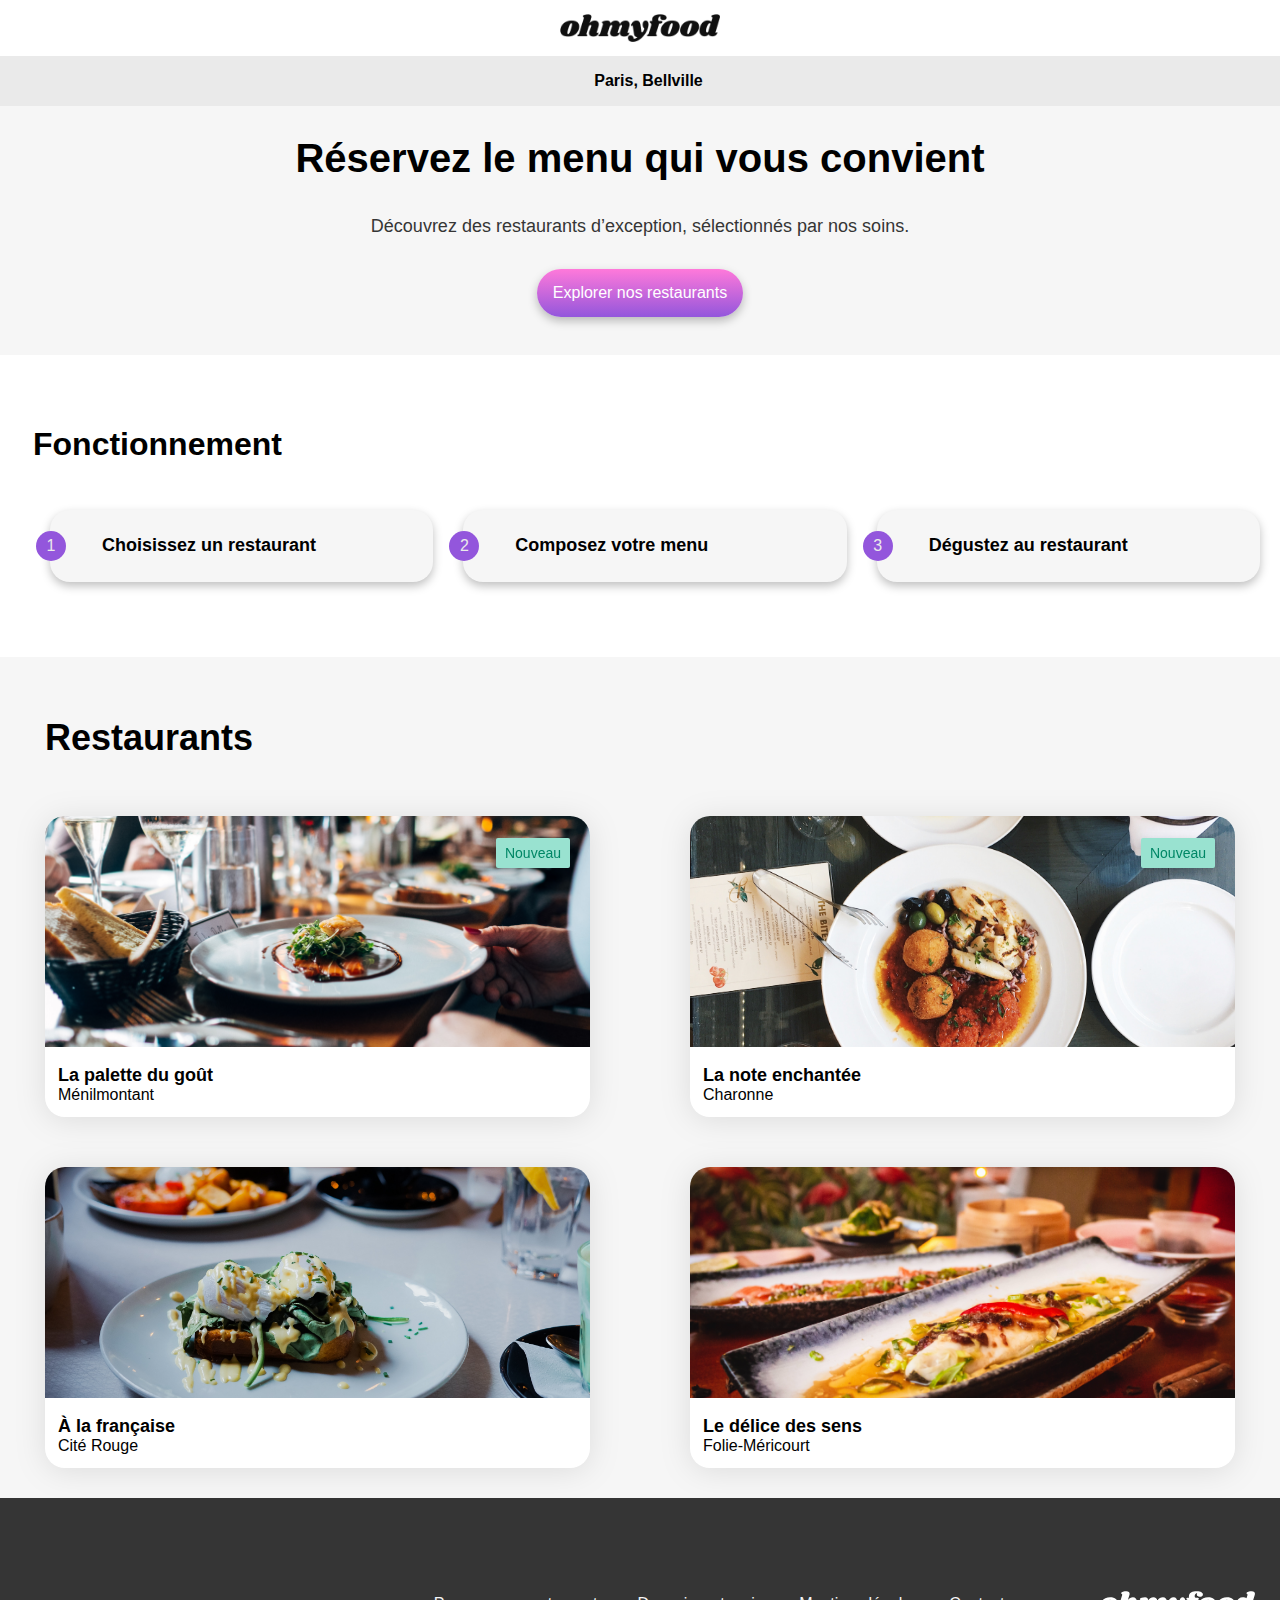
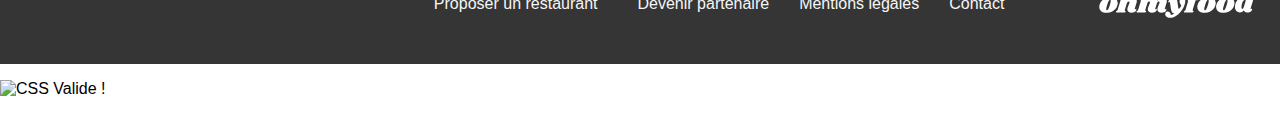
==== commit 4c1f4b2d: "Mise en place de la page palette du gout,animation des menus et integration du texte" ====
--- a/index.html
+++ b/index.html
@@ -94,7 +94,7 @@
                     <div class="restaurant__cards">
                         <!--**********************************Example of map restaurant*************************************-->
                         <!--************************************************************************************************-->
-                        <a href="Restaurants/La_palette_du_goût.html">
+                        <a href="Restaurants/La_palette_du_gout.html">
                             <article class="card">
                                 <img src="assets/images/restaurants/jay-wennington-N_Y88TWmGwA-unsplash.jpg"
                                     alt="photo assiettes plat de presentation">
@@ -112,7 +112,6 @@
 
                                             <i class=" fa-regular fa-heart heart--regular "></i>
                                             <i class=" fa-solid fa-heart heart--solid"></i>
-
 
                                         </label>
                                     </div>
--- a/SASS/MAIN/main.css
+++ b/SASS/MAIN/main.css
@@ -7,7 +7,6 @@
   flex-direction: row;
   justify-content: center;
   align-items: center;
-  text-align: center;
 }
 body * {
   font-family: "Roboto", sans-serif;
@@ -28,7 +27,6 @@
   flex-direction: row;
   justify-content: center;
   align-items: center;
-  text-align: center;
   width: 100%;
   box-sizing: border-box;
   /**********Ceci est un __élément du bloc BEM************/
@@ -179,17 +177,6 @@
   animation-play-state: 1;
   animation-iteration-count: 2;
 }
-@keyframes bounce {
-  from {
-    transform: translateY(0);
-  }
-  80% {
-    transform: translateX(-7%) rotateX(15deg);
-  }
-  to {
-    transform: translateY(-20px);
-  }
-}
 
 /***********FOOTER*********************/
 .footer {
@@ -371,7 +358,6 @@
   flex-direction: row;
   justify-content: center;
   align-items: center;
-  text-align: center;
   box-shadow: 0px 4px 10px 0px rgba(0, 0, 0, 0.25);
   background: linear-gradient(to top, #9356DC, #FF79DA);
   color: #ffffff;
@@ -423,6 +409,11 @@
   letter-spacing: 1px;
   gap: 40px;
 }
+.menu .menu__title > H1 {
+  font-size: 28px;
+  font-weight: 400;
+  font-family: "shrikhand";
+}
 .menu .menu__title .heart-label {
   display: flex;
   justify-content: center;
@@ -477,17 +468,6 @@
   animation-play-state: 1;
   animation-iteration-count: 2;
 }
-@keyframes bounce {
-  from {
-    transform: translateY(0);
-  }
-  80% {
-    transform: translateX(-7%) rotateX(15deg);
-  }
-  to {
-    transform: translateY(-20px);
-  }
-}
 
 .menu__body {
   display: flex;
@@ -496,9 +476,18 @@
 }
 .menu__body .menu__subtitle {
   font-size: 16px;
-  font-weight: 300;
+  font-weight: 200;
   height: 27px;
   position: relative;
+}
+.menu__body .menu__subtitle::after {
+  content: "";
+  position: absolute;
+  width: 40px;
+  left: 0px;
+  bottom: 0px;
+  height: 3px;
+  background: #99E2D0;
 }
 .menu__body .menu__list {
   display: flex;
@@ -518,6 +507,15 @@
   border-radius: 15px;
   padding: 0 15px;
   filter: drop-shadow(0px 3px 15px rgba(0, 0, 0, 0.1));
+  font-family: "roboto", "shrikhand";
+  animation: crescendo 800ms linear both;
+  opacity: 0;
+}
+.menu__body .menu__list .menucard .hidden {
+  display: none;
+}
+.menu__body .menu__list .menucard input:checked .menucard__check {
+  transform: translateX(-70px);
 }
 .menu__body .menu__list .menucard .menucard__content {
   display: flex;
@@ -525,10 +523,11 @@
   gap: 5px;
   overflow: hidden;
   white-space: nowrap;
+  font-family: "roboto", "shrikhand";
 }
 .menu__body .menu__list .menucard .menucard__content .menucard__content__title {
   font-size: 18px;
-  font-weight: 500;
+  font-weight: 700;
   overflow: hidden;
   text-overflow: ellipsis;
 }
@@ -550,7 +549,7 @@
   position: absolute;
   top: 0;
   bottom: 0;
-  right: 70px;
+  right: -70px;
   width: 70px;
   display: flex;
   justify-content: center;
@@ -559,15 +558,73 @@
   color: #ffffff;
   transition: transform 800ms ease-in-out;
 }
-
+.menu__body .menu__list .menucard .menucard__check .fa-check-circle {
+  transition: transform 1s ease-in-out;
+  animation: spinningOut 1s ease-out;
+}
+.menu__body .menu__list .menucard--A {
+  animation-delay: 300ms;
+}
+.menu__body .menu__list .menucard--B {
+  animation-delay: 600ms;
+}
+.menu__body .menu__list .menucard--C {
+  animation-delay: 900ms;
+}
+
+.order__button {
+  display: flex;
+  justify-content: center;
+  align-items: center;
+  align-self: center;
+  width: 218px;
+  height: 50px;
+  border-radius: 30px;
+  color: #ffffff;
+  font-size: 16px;
+  font-weight: 500;
+  cursor: pointer;
+  transition: transform 800ms ease-in-out;
+  filter: drop-shadow(0px 3px 15px rgba(0, 0, 0, 0.1));
+  background: linear-gradient(to top, #9356DC, #FF79DA);
+}
+.order__button:hover {
+  filter: brightness(110%);
+  box-shadow: #949494 0px 6px 10px 0px;
+  transform: scale(1.1);
+}
+
+/*****************keyframes***************************/
+@keyframes bounce {
+  from {
+    transform: translateY(0);
+  }
+  80% {
+    transform: translateX(-7%) rotateX(15deg);
+  }
+  to {
+    transform: translateY(-20px);
+  }
+}
+@keyframes crescendo {
+  0% {
+    opacity: 0;
+    transform: translateY(100%);
+  }
+  50% {
+    opacity: 0.5;
+    transform: translateY(50%);
+  }
+  100% {
+    opacity: 1;
+    transform: translateY(0%);
+  }
+}
 /****** Media queries ***********/
 /****large devices (tablets, less/equal than 780px)******/
 @media (min-width: 780px) {
   * body {
     display: block;
-  }
-  * {
-    font-size: 20px;
   }
   .operation-section {
     margin: auto;
@@ -598,14 +655,17 @@
     -moz-column-gap: 50px;
          column-gap: 50px;
   }
+  .menu {
+    max-width: 1055px;
+    margin: -50px auto 0 auto;
+    padding: 50px 150px;
+    box-sizing: border-box;
+  }
 }
 /****large devices (, less/equal than 1100px)******/
 @media (min-width: 1100px) {
   * body {
     display: block;
-  }
-  * {
-    font-size: 20px;
   }
   .operation-section {
     max-width: 1250px;
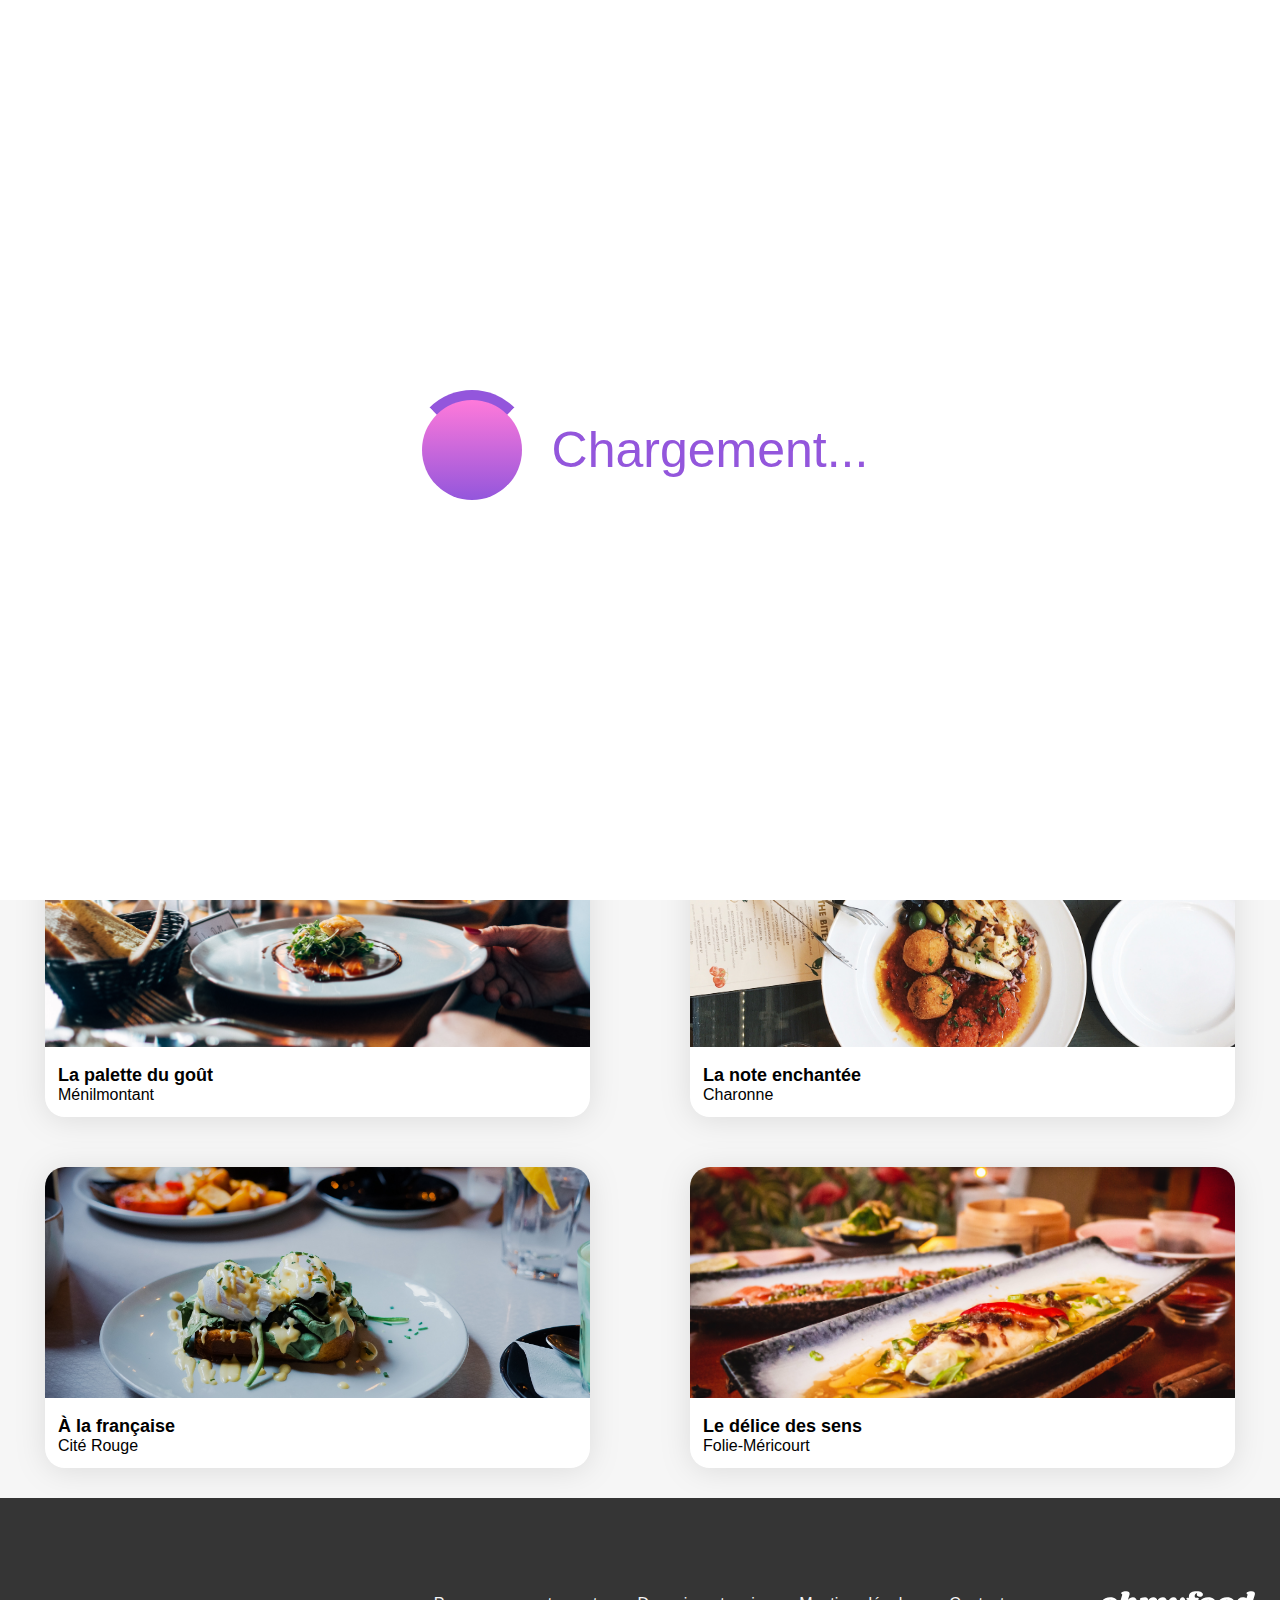
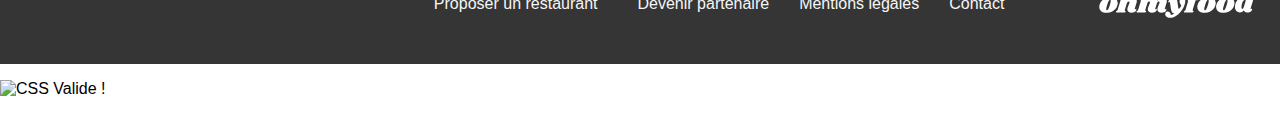
==== commit 9da12bdf: "Mise en place du loader, et ajustement du check" ====
--- a/index.html
+++ b/index.html
@@ -21,6 +21,13 @@
 <!--********************************************************************************************************-->
 
 <body>
+    <!--*************************************Loader spin********************************************************-->
+    <!--********************************************************************************************************-->
+    <section class="container__loader">
+        <span class="loader-quart"></span>
+
+        Chargement...
+    </section>
     <div>
         <!--********************************Header and nav***************************************************-->
         <!--************************************************************************************************-->
--- a/SASS/MAIN/main.css
+++ b/SASS/MAIN/main.css
@@ -3,10 +3,9 @@
 /**************************General*********************/
 body {
   margin: 0;
-  display: flex;
-  flex-direction: row;
-  justify-content: center;
-  align-items: center;
+  padding: 0;
+  min-width: 300px;
+  box-sizing: border-box;
 }
 body * {
   font-family: "Roboto", sans-serif;
@@ -18,6 +17,34 @@
 body .section-title {
   margin: 0;
   font-size: 22px;
+}
+
+.container__loader {
+  position: fixed;
+  font-family: sans-serif;
+  font-size: 50px;
+  gap: 20px;
+  color: #9356DC;
+  top: 0;
+  left: 0;
+  width: 100%;
+  height: 100%;
+  background-color: white;
+  z-index: 9999;
+  display: flex;
+  justify-content: center;
+  align-items: center;
+  animation: hideLoader 2s ease-in-out forwards;
+}
+.container__loader .loader-quart {
+  display: inline-block;
+  background: linear-gradient(to top, #9356DC, #FF79DA);
+  width: 100px;
+  height: 100px;
+  border-radius: 50%;
+  border: 10px solid #ffffff;
+  border-top-color: #9356DC;
+  animation: spin 2s linear infinite;
 }
 
 /************************ header************************/
@@ -514,9 +541,6 @@
 .menu__body .menu__list .menucard .hidden {
   display: none;
 }
-.menu__body .menu__list .menucard input:checked .menucard__check {
-  transform: translateX(-70px);
-}
 .menu__body .menu__list .menucard .menucard__content {
   display: flex;
   flex-flow: column nowrap;
@@ -561,6 +585,15 @@
 .menu__body .menu__list .menucard .menucard__check .fa-check-circle {
   transition: transform 1s ease-in-out;
   animation: spinningOut 1s ease-out;
+}
+.menu__body .menu__list .menucard input:checked ~ .menucard__check {
+  transform: translateX(-70px);
+}
+.menu__body .menu__list .menucard input:checked ~ .menucard__price {
+  margin-right: 70px;
+}
+.menu__body .menu__list .menucard input:checked ~ .menucard__check .fa-check-circle {
+  animation: spinningIn 700ms 200ms both ease-in;
 }
 .menu__body .menu__list .menucard--A {
   animation-delay: 300ms;
@@ -595,6 +628,34 @@
 }
 
 /*****************keyframes***************************/
+@keyframes spinningIn {
+  0% {
+    transform: rotate(360deg);
+    opacity: 0;
+  }
+  25% {
+    transform: rotate(180deg);
+    opacity: 0.5;
+  }
+  100% {
+    transform: rotate(0deg);
+    opacity: 1;
+  }
+}
+@keyframes spinningOut {
+  0% {
+    transform: rotate(0deg);
+    opacity: 1;
+  }
+  75% {
+    transform: rotate(180deg);
+    opacity: 0.5;
+  }
+  100% {
+    transform: rotate(360deg);
+    opacity: 0;
+  }
+}
 @keyframes bounce {
   from {
     transform: translateY(0);
@@ -618,6 +679,37 @@
   100% {
     opacity: 1;
     transform: translateY(0%);
+  }
+}
+/*****************loader***************************/
+@keyframes spin {
+  to {
+    transform: rotate(360deg);
+  }
+  25% {
+    transform: rotate(90deg);
+  }
+  50% {
+    transform: rotate(180deg);
+  }
+  75% {
+    transform: rotate(270deg);
+  }
+  from {
+    transform: rotate(0deg);
+  }
+}
+@keyframes hideLoader {
+  0% {
+    opacity: 1;
+    visibility: visible;
+  }
+  40% {
+    opacity: 1;
+  }
+  100% {
+    opacity: 0;
+    visibility: hidden;
   }
 }
 /****** Media queries ***********/
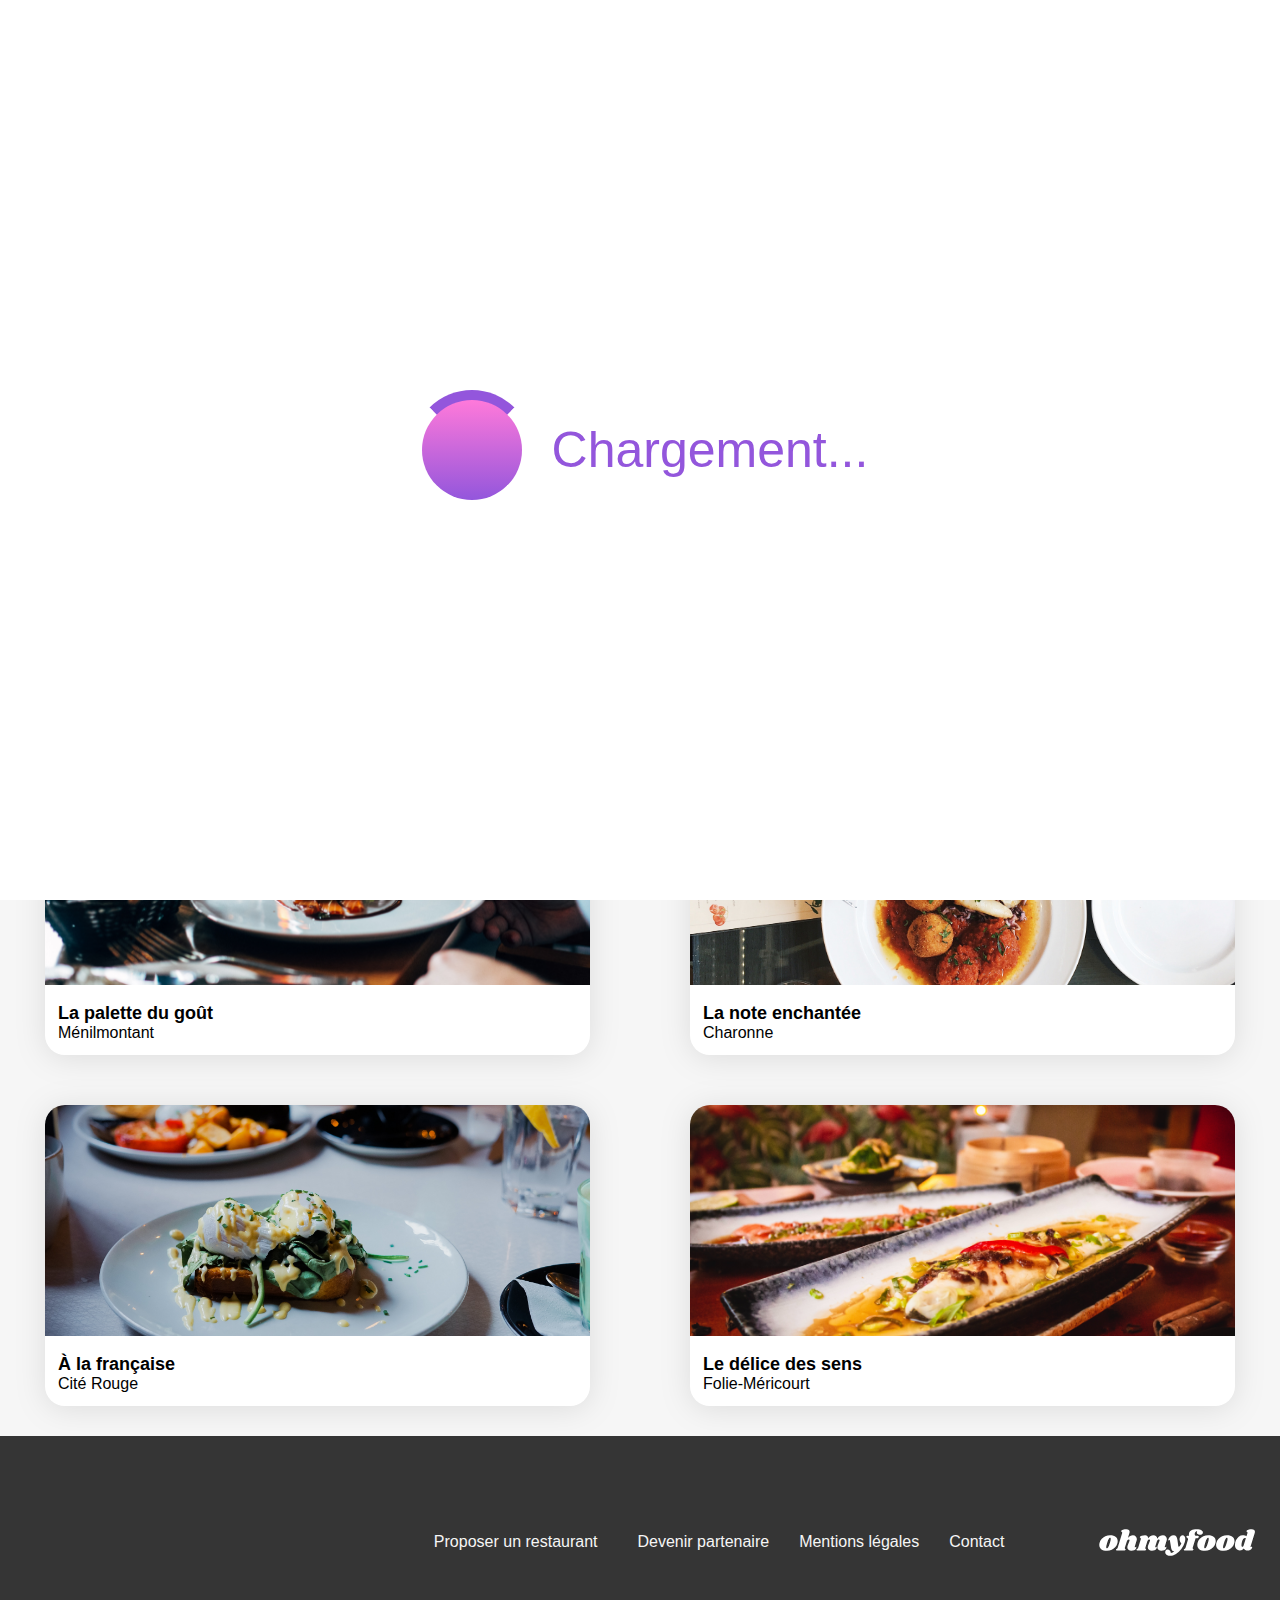
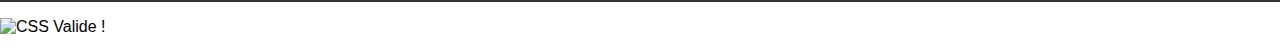
==== commit c589ca36: "Mise en place de l'etape 5 et 6,copie text image des resto,reglage responsive,verfication des marges" ====
--- a/index.html
+++ b/index.html
@@ -127,7 +127,7 @@
                             </article>
                         </a>
 
-                        <a href="#">
+                        <a href="Restaurants/La_note_enchantee.html">
                             <article class="card">
                                 <img src="assets/images/restaurants/stil-u2Lp8tXIcjw-unsplash.jpg"
                                     alt="photo assiettes plat de presentation">
@@ -153,7 +153,7 @@
                             </article>
                         </a>
 
-                        <a href="#">
+                        <a href="Restaurants/A_la_francaise.html">
                             <article class="card">
                                 <img src="assets/images/restaurants/toa-heftiba-DQKerTsQwi0-unsplash.jpg"
                                     alt="photo assiettes plat de presentation">
@@ -178,7 +178,7 @@
                             </article>
                         </a>
 
-                        <a href="#">
+                        <a href="Restaurants/Le_delice_des_sens.html">
                             <article class="card">
                                 <img src="assets/images/restaurants/louis-hansel-shotsoflouis-qNBGVyOCY8Q-unsplash.jpg"
                                     alt="photo assiettes plat de presentation">
--- a/SASS/MAIN/main.css
+++ b/SASS/MAIN/main.css
@@ -289,7 +289,7 @@
   font-weight: bold;
   align-items: center;
   box-sizing: border-box;
-  font-size: 18px;
+  font-size: 16px;
   z-index: 0;
   box-shadow: 0px 4px 10px 0px rgba(0, 0, 0, 0.25);
 }
@@ -604,6 +604,9 @@
 .menu__body .menu__list .menucard--C {
   animation-delay: 900ms;
 }
+.menu__body .menu__list .menucard--D {
+  animation-delay: 1200ms;
+}
 
 .order__button {
   display: flex;
@@ -736,9 +739,7 @@
     margin: 0 auto;
   }
   .restaurant__responsive .restaurant__title {
-    font-size: 24px;
     margin-top: 0px;
-    padding-bottom: 28px;
   }
   .restaurant__responsive .restaurant__cards {
     display: grid;
@@ -779,9 +780,7 @@
     margin: 0 auto;
   }
   .restaurant__responsive .restaurant__title {
-    font-size: 24px;
     margin-top: 0px;
-    padding-bottom: 28px;
   }
   .restaurant__responsive .restaurant__cards {
     display: grid;
